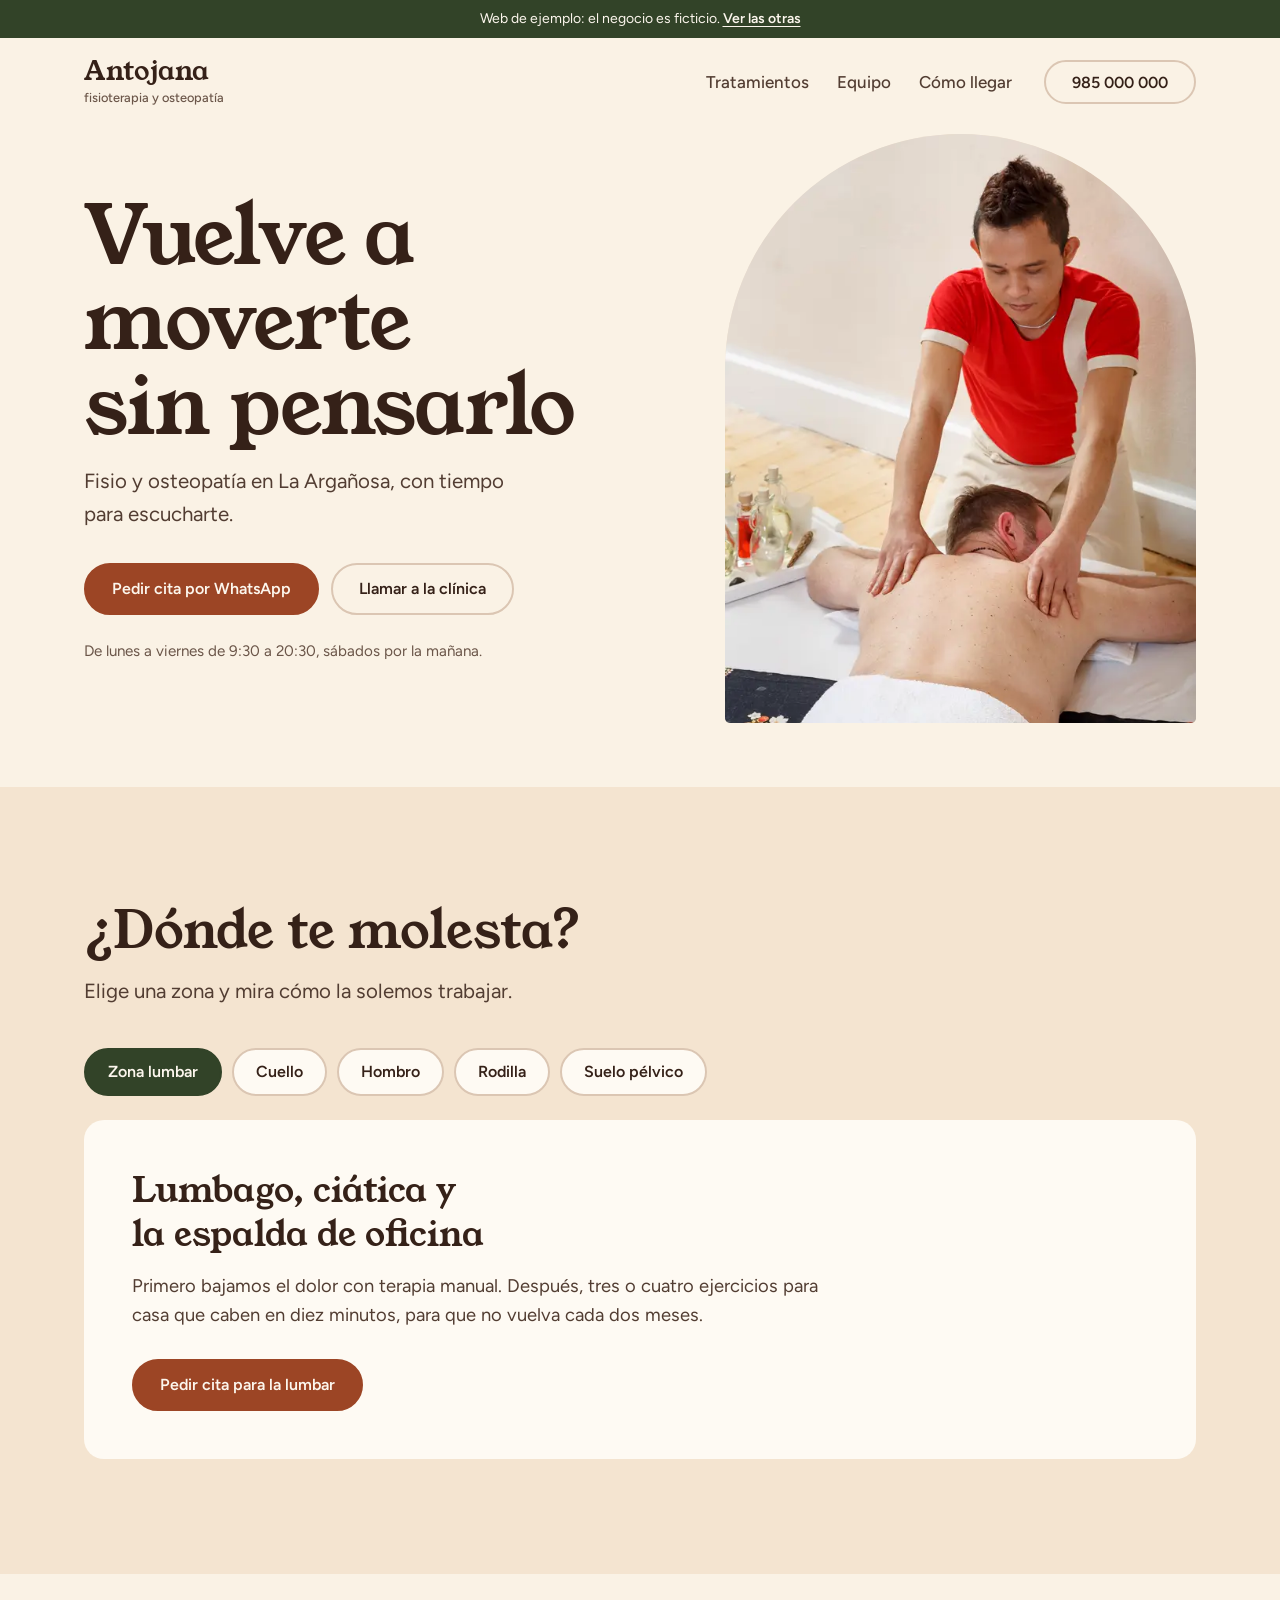
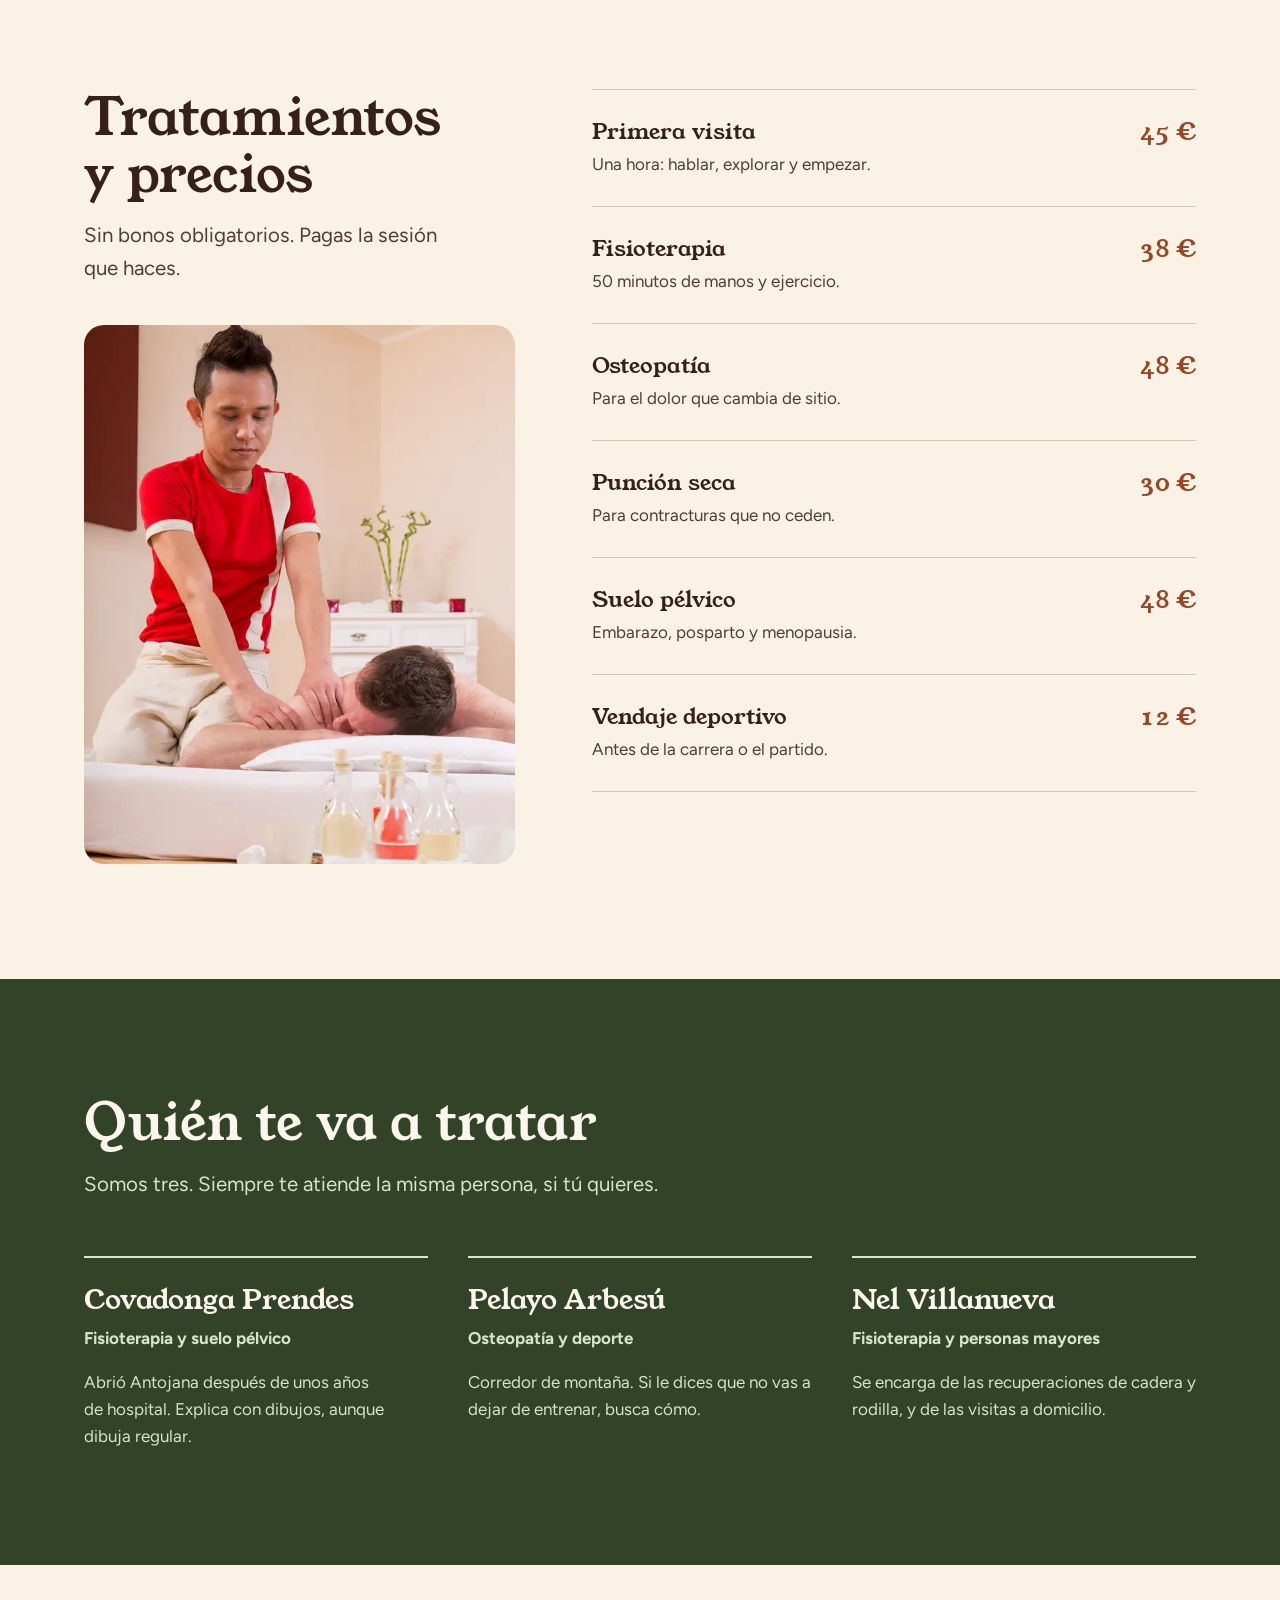
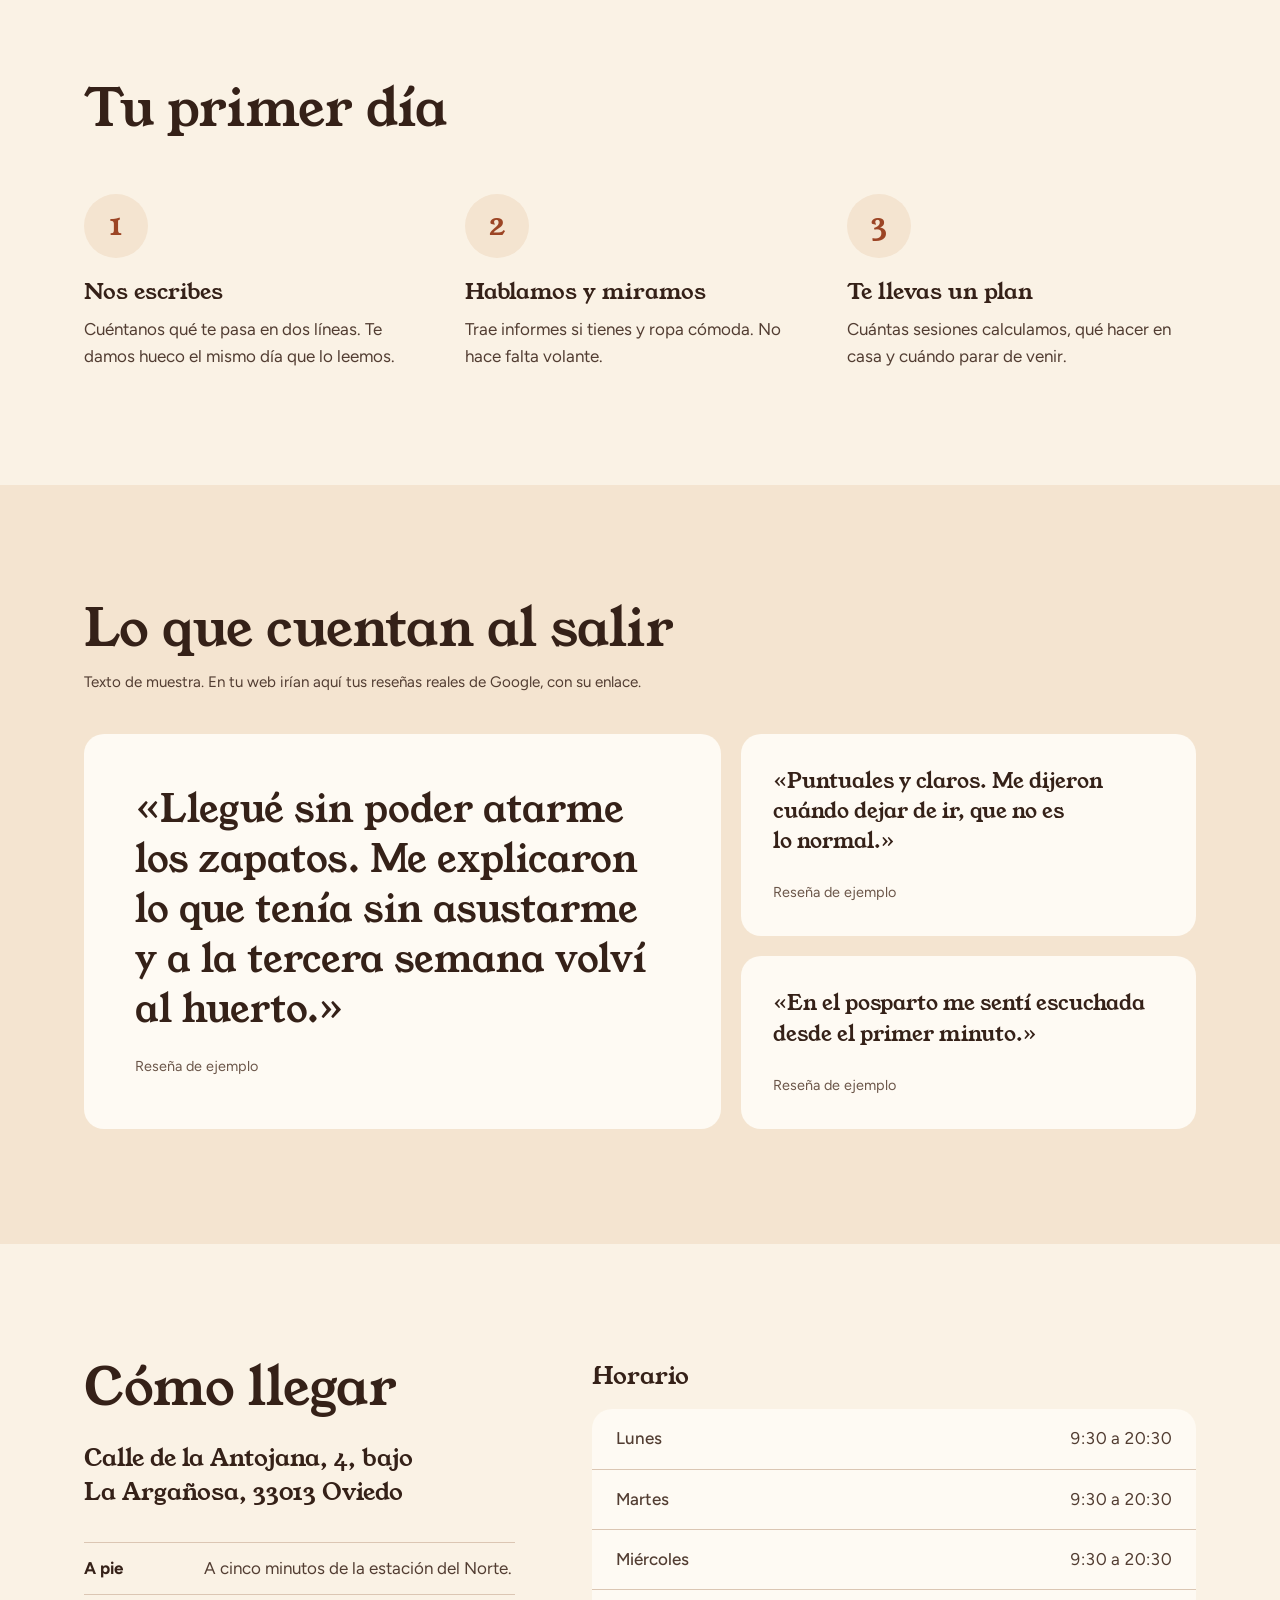
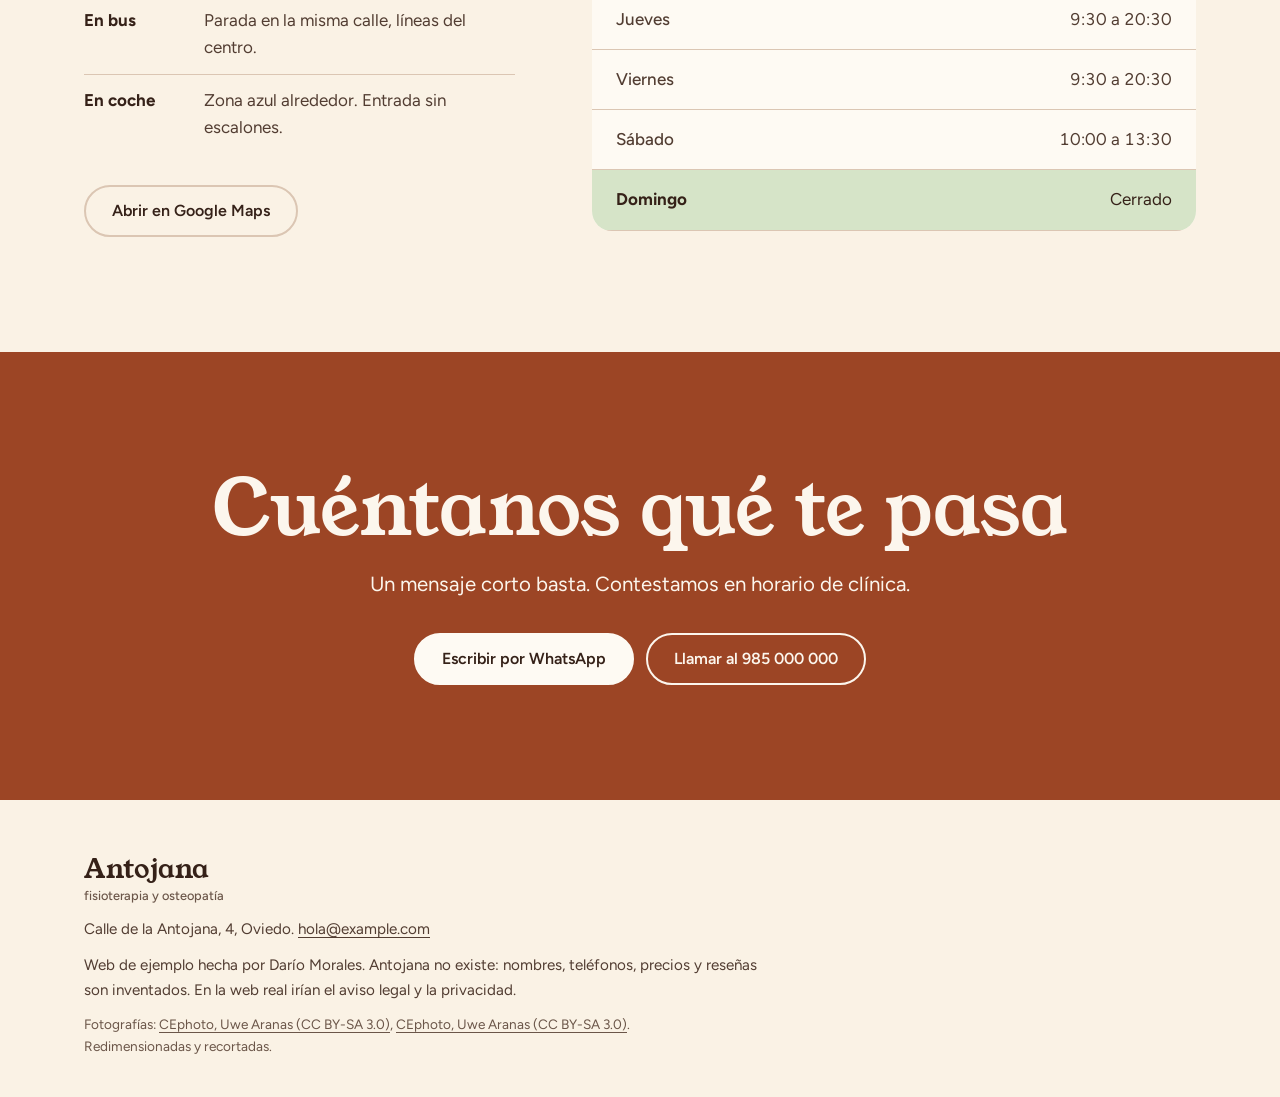
==== fisio/index.html @ d9ea1bb6 "Publicar webs de ejemplo" ====
<!doctype html>
<html lang="es">
<head>
  <meta charset="utf-8">
  <meta name="viewport" content="width=device-width, initial-scale=1">
  <title>Fisioterapia y osteopatía en La Argañosa, Oviedo | Antojana</title>
  <meta name="description" content="Fisioterapia y osteopatía en La Argañosa (Oviedo): espalda, cuello, rodilla, suelo pélvico y lesiones deportivas. Cita por WhatsApp o teléfono.">
  <!-- Negocio ficticio: fuera de buscadores a propósito. Quitar en la web de un cliente. -->
  <meta name="robots" content="noindex">
  <meta property="og:type" content="website">
  <meta property="og:locale" content="es_ES">
  <meta property="og:title" content="Antojana, fisioterapia y osteopatía en Oviedo">
  <meta property="og:description" content="Web de ejemplo de una clínica de fisioterapia (negocio ficticio).">
  <meta property="og:image" content="https://dariodmr14.github.io/webs-ejemplos/fisio/img/espalda-1000.webp">
  <meta name="theme-color" content="#f8f1e7">
  <link rel="icon" href="favicon.svg" type="image/svg+xml">
  <link rel="preload" href="fonts/youngserif-400.woff2" as="font" type="font/woff2" crossorigin>
  <link rel="preload" href="fonts/figtree-400_700.woff2" as="font" type="font/woff2" crossorigin>
  <link rel="stylesheet" href="styles.css">
  <script type="application/ld+json">
  {"@context":"https://schema.org","@type":"Physiotherapy","name":"Antojana Fisioterapia y Osteopatía (ejemplo ficticio)","telephone":"+34985000000","address":{"@type":"PostalAddress","streetAddress":"Calle de la Antojana, 4","addressLocality":"Oviedo","addressRegion":"Asturias","addressCountry":"ES"},"openingHours":["Mo-Fr 09:30-20:30","Sa 10:00-13:30"]}
  </script>
</head>
<body>
  <a class="skip" href="#contenido">Saltar al contenido</a>
  <p class="demo">Web de ejemplo: el negocio es ficticio. <a href="../index.html">Ver las otras</a></p>

  <header class="top">
    <div class="wrap top__in">
      <a class="brand" href="#contenido" aria-label="Antojana, inicio">Antojana<span>fisioterapia y osteopatía</span></a>
      <nav aria-label="Principal">
        <a href="#tratamientos">Tratamientos</a>
        <a href="#equipo">Equipo</a>
        <a href="#llegar">Cómo llegar</a>
      </nav>
      <a class="btn btn--line top__tel" href="tel:+34985000000">985 000 000</a>
    </div>
  </header>

  <main id="contenido">
    <section class="hero">
      <div class="wrap hero__in">
        <div class="hero__text">
          <h1>Vuelve a moverte sin pensarlo</h1>
          <p class="lead">Fisio y osteopatía en La Argañosa, con tiempo para escucharte.</p>
          <div class="actions">
            <a class="btn" href="https://wa.me/34600000000?text=Hola%2C%20quer%C3%ADa%20pedir%20cita%20en%20Antojana." rel="noopener">Pedir cita por WhatsApp</a>
            <a class="btn btn--line" href="tel:+34985000000">Llamar a la clínica</a>
          </div>
          <p class="open" data-open role="status">De lunes a viernes de 9:30 a 20:30, sábados por la mañana.</p>
        </div>
        <figure class="arch">
          <img src="img/espalda-1000.webp" srcset="img/espalda-600.webp 600w, img/espalda-1000.webp 1000w, img/espalda-1400.webp 1400w" sizes="(min-width: 60rem) 40vw, 90vw" width="1000" height="1294" alt="Manos de un terapeuta trabajando la espalda de un paciente tumbado" fetchpriority="high">
        </figure>
      </div>
    </section>

    <section class="zonas" aria-labelledby="zonas-t">
      <div class="wrap">
        <h2 id="zonas-t">¿Dónde te molesta?</h2>
        <p class="lead">Elige una zona y mira cómo la solemos trabajar.</p>
        <div class="chips" role="tablist" aria-label="Zona del cuerpo" hidden>
          <button type="button" role="tab" id="t-lumbar" aria-controls="z-lumbar" aria-selected="true">Zona lumbar</button>
          <button type="button" role="tab" id="t-cuello" aria-controls="z-cuello" aria-selected="false" tabindex="-1">Cuello</button>
          <button type="button" role="tab" id="t-hombro" aria-controls="z-hombro" aria-selected="false" tabindex="-1">Hombro</button>
          <button type="button" role="tab" id="t-rodilla" aria-controls="z-rodilla" aria-selected="false" tabindex="-1">Rodilla</button>
          <button type="button" role="tab" id="t-pelvis" aria-controls="z-pelvis" aria-selected="false" tabindex="-1">Suelo pélvico</button>
        </div>
        <div class="panels">
          <article class="panel" id="z-lumbar">
            <h3>Lumbago, ciática y la espalda de oficina</h3>
            <p>Primero bajamos el dolor con terapia manual. Después, tres o cuatro ejercicios para casa que caben en diez minutos, para que no vuelva cada dos meses.</p>
            <a class="btn" href="https://wa.me/34600000000?text=Hola%2C%20me%20duele%20la%20zona%20lumbar%20y%20quer%C3%ADa%20cita." rel="noopener">Pedir cita para la lumbar</a>
          </article>
          <article class="panel" id="z-cuello">
            <h3>Cervicales cargadas, dolor de cabeza y mandíbula</h3>
            <p>Valoramos cuello, hombros y mordida juntos. Muchas cefaleas que parecen de la vista vienen de aquí.</p>
            <a class="btn" href="https://wa.me/34600000000?text=Hola%2C%20tengo%20molestias%20en%20el%20cuello%20y%20quer%C3%ADa%20cita." rel="noopener">Pedir cita para el cuello</a>
          </article>
          <article class="panel" id="z-hombro">
            <h3>Cuando levantar el brazo ya se nota</h3>
            <p>Tendinopatías, hombro congelado o recuperación tras una operación. Vamos subiendo carga poco a poco y medimos cuánto recorrido ganas.</p>
            <a class="btn" href="https://wa.me/34600000000?text=Hola%2C%20me%20molesta%20el%20hombro%20y%20quer%C3%ADa%20cita." rel="noopener">Pedir cita para el hombro</a>
          </article>
          <article class="panel" id="z-rodilla">
            <h3>Rodillas de correr, de escaleras y de quirófano</h3>
            <p>Si sales a correr por el Naranco o vienes de una rotura de ligamento, preparamos la vuelta por fases y con fechas realistas.</p>
            <a class="btn" href="https://wa.me/34600000000?text=Hola%2C%20es%20la%20rodilla%2C%20quer%C3%ADa%20cita." rel="noopener">Pedir cita para la rodilla</a>
          </article>
          <article class="panel" id="z-pelvis">
            <h3>Embarazo, posparto y pérdidas</h3>
            <p>En una sala aparte y sin prisa. Te explicamos cada paso antes de hacerlo y tú decides hasta dónde.</p>
            <a class="btn" href="https://wa.me/34600000000?text=Hola%2C%20quer%C3%ADa%20una%20valoraci%C3%B3n%20de%20suelo%20p%C3%A9lvico." rel="noopener">Pedir valoración</a>
          </article>
        </div>
      </div>
    </section>

    <section class="tarifas" id="tratamientos" aria-labelledby="trat-t">
      <div class="wrap split">
        <div>
          <h2 id="trat-t">Tratamientos y precios</h2>
          <p class="lead">Sin bonos obligatorios. Pagas la sesión que haces.</p>
          <figure class="photo">
            <img src="img/sala-1000.webp" srcset="img/sala-600.webp 600w, img/sala-1000.webp 1000w, img/sala-1400.webp 1400w" sizes="(min-width: 60rem) 34vw, 90vw" width="1000" height="1336" alt="Sala de tratamiento luminosa con una camilla y un paciente recibiendo terapia manual" loading="lazy">
          </figure>
        </div>
        <ul class="prices">
          <li><h3>Primera visita</h3><p class="price">45 €</p><p>Una hora: hablar, explorar y empezar.</p></li>
          <li><h3>Fisioterapia</h3><p class="price">38 €</p><p>50 minutos de manos y ejercicio.</p></li>
          <li><h3>Osteopatía</h3><p class="price">48 €</p><p>Para el dolor que cambia de sitio.</p></li>
          <li><h3>Punción seca</h3><p class="price">30 €</p><p>Para contracturas que no ceden.</p></li>
          <li><h3>Suelo pélvico</h3><p class="price">48 €</p><p>Embarazo, posparto y menopausia.</p></li>
          <li><h3>Vendaje deportivo</h3><p class="price">12 €</p><p>Antes de la carrera o el partido.</p></li>
        </ul>
      </div>
    </section>

    <section class="equipo" id="equipo" aria-labelledby="eq-t">
      <div class="wrap">
        <h2 id="eq-t">Quién te va a tratar</h2>
        <p class="lead">Somos tres. Siempre te atiende la misma persona, si tú quieres.</p>
        <ul class="people">
          <li><h3>Covadonga Prendes</h3><p class="role">Fisioterapia y suelo pélvico</p><p>Abrió Antojana después de unos años de hospital. Explica con dibujos, aunque dibuja regular.</p></li>
          <li><h3>Pelayo Arbesú</h3><p class="role">Osteopatía y deporte</p><p>Corredor de montaña. Si le dices que no vas a dejar de entrenar, busca cómo.</p></li>
          <li><h3>Nel Villanueva</h3><p class="role">Fisioterapia y personas mayores</p><p>Se encarga de las recuperaciones de cadera y rodilla, y de las visitas a domicilio.</p></li>
        </ul>
      </div>
    </section>

    <section class="visita" aria-labelledby="vis-t">
      <div class="wrap">
        <h2 id="vis-t">Tu primer día</h2>
        <ol class="steps">
          <li><h3>Nos escribes</h3><p>Cuéntanos qué te pasa en dos líneas. Te damos hueco el mismo día que lo leemos.</p></li>
          <li><h3>Hablamos y miramos</h3><p>Trae informes si tienes y ropa cómoda. No hace falta volante.</p></li>
          <li><h3>Te llevas un plan</h3><p>Cuántas sesiones calculamos, qué hacer en casa y cuándo parar de venir.</p></li>
        </ol>
      </div>
    </section>

    <section class="resenas" aria-labelledby="res-t">
      <div class="wrap">
        <h2 id="res-t">Lo que cuentan al salir</h2>
        <p class="muestra">Texto de muestra. En tu web irían aquí tus reseñas reales de Google, con su enlace.</p>
        <div class="quotes">
          <blockquote class="quote quote--big"><p>«Llegué sin poder atarme los zapatos. Me explicaron lo que tenía sin asustarme y a la tercera semana volví al huerto.»</p><footer>Reseña de ejemplo</footer></blockquote>
          <blockquote class="quote"><p>«Puntuales y claros. Me dijeron cuándo dejar de ir, que no es lo normal.»</p><footer>Reseña de ejemplo</footer></blockquote>
          <blockquote class="quote"><p>«En el posparto me sentí escuchada desde el primer minuto.»</p><footer>Reseña de ejemplo</footer></blockquote>
        </div>
      </div>
    </section>

    <section class="llegar" id="llegar" aria-labelledby="lle-t">
      <div class="wrap split">
        <div>
          <h2 id="lle-t">Cómo llegar</h2>
          <address>Calle de la Antojana, 4, bajo<br>La Argañosa, 33013 Oviedo</address>
          <dl class="ways">
            <div><dt>A pie</dt><dd>A cinco minutos de la estación del Norte.</dd></div>
            <div><dt>En bus</dt><dd>Parada en la misma calle, líneas del centro.</dd></div>
            <div><dt>En coche</dt><dd>Zona azul alrededor. Entrada sin escalones.</dd></div>
          </dl>
          <a class="btn btn--line" href="https://www.google.com/maps/search/?api=1&amp;query=La+Arga%C3%B1osa%2C+Oviedo" rel="noopener">Abrir en Google Maps</a>
        </div>
        <table class="hours">
          <caption>Horario</caption>
          <tbody>
            <tr data-day="1"><th scope="row">Lunes</th><td>9:30 a 20:30</td></tr>
            <tr data-day="2"><th scope="row">Martes</th><td>9:30 a 20:30</td></tr>
            <tr data-day="3"><th scope="row">Miércoles</th><td>9:30 a 20:30</td></tr>
            <tr data-day="4"><th scope="row">Jueves</th><td>9:30 a 20:30</td></tr>
            <tr data-day="5"><th scope="row">Viernes</th><td>9:30 a 20:30</td></tr>
            <tr data-day="6"><th scope="row">Sábado</th><td>10:00 a 13:30</td></tr>
            <tr data-day="0"><th scope="row">Domingo</th><td>Cerrado</td></tr>
          </tbody>
        </table>
      </div>
    </section>

    <section class="cierre" aria-labelledby="cie-t">
      <div class="wrap">
        <h2 id="cie-t">Cuéntanos qué te pasa</h2>
        <p class="lead">Un mensaje corto basta. Contestamos en horario de clínica.</p>
        <div class="actions">
          <a class="btn btn--light" href="https://wa.me/34600000000?text=Hola%2C%20quer%C3%ADa%20pedir%20cita%20en%20Antojana." rel="noopener">Escribir por WhatsApp</a>
          <a class="btn btn--ghost" href="tel:+34985000000">Llamar al 985 000 000</a>
        </div>
      </div>
    </section>
  </main>

  <footer class="foot">
    <div class="wrap">
      <p class="brand">Antojana<span>fisioterapia y osteopatía</span></p>
      <p>Calle de la Antojana, 4, Oviedo. <a href="mailto:hola@example.com">hola@example.com</a></p>
      <p>Web de ejemplo hecha por Darío Morales. Antojana no existe: nombres, teléfonos, precios y reseñas son inventados. En la web real irían el aviso legal y la privacidad.</p>
      <p class="credits" data-credits>Fotografías: <a href="https://commons.wikimedia.org/wiki/File:Ostentrop_Germany_Chanchai-Thaimassage-10.jpg">CEphoto, Uwe Aranas (CC BY-SA 3.0)</a>, <a href="https://commons.wikimedia.org/wiki/File:Ostentrop_Germany_Chanchai-Thaimassage-05.jpg">CEphoto, Uwe Aranas (CC BY-SA 3.0)</a>. Redimensionadas y recortadas.</p>
    </div>
  </footer>

  <div class="bar">
    <a class="btn" href="https://wa.me/34600000000?text=Hola%2C%20quer%C3%ADa%20pedir%20cita%20en%20Antojana." rel="noopener">WhatsApp</a>
    <a class="btn btn--line" href="tel:+34985000000">Llamar</a>
  </div>

  <script src="main.js" defer></script>
</body>
</html>
---- fisio/styles.css ----
/* Hallmark · custom · genre: editorial · Antojana (fisio) · warm cream, terracotta, moss · Young Serif + Figtree · hero: stage with arched photo · signature: body-zone switcher */
@font-face { font-family: "Young Serif"; src: url("fonts/youngserif-400.woff2") format("woff2"); font-weight: 400; font-display: swap; }
@font-face { font-family: "Figtree"; src: url("fonts/figtree-400_700.woff2") format("woff2"); font-weight: 400 700; font-display: swap; }

:root {
  --color-paper: oklch(96.4% 0.019 78);
  --color-paper-2: oklch(92.6% 0.032 72);
  --color-card: oklch(98.6% 0.010 80);
  --color-ink: oklch(27% 0.035 45);
  --color-ink-2: oklch(38% 0.035 48);
  --color-muted: oklch(47% 0.035 52);
  --color-rule: oklch(84% 0.035 65);
  --color-accent: oklch(50% 0.125 40);
  --color-accent-hover: oklch(43% 0.115 38);
  --color-accent-ink: oklch(97.5% 0.014 80);
  --color-moss: oklch(36% 0.050 135);
  --color-moss-soft: oklch(90% 0.040 128);
  --color-focus: oklch(50% 0.17 40);
  --font-display: "Young Serif", Georgia, serif;
  --font-body: "Figtree", system-ui, sans-serif;
  --radius-card: 20px;
  --radius-pill: 999px;
  --wrap: 1240px;
  --gutter: clamp(20px, 5vw, 64px);
  --section: clamp(64px, 9vw, 136px);
  --ease-out: cubic-bezier(0.22, 1, 0.36, 1);
}

*, *::before, *::after { box-sizing: border-box; }
html, body { overflow-x: clip; }
html { scroll-behavior: smooth; scroll-padding-top: 24px; -webkit-text-size-adjust: 100%; }
body { margin: 0; background: var(--color-paper); color: var(--color-ink-2); font: 400 1.0625rem/1.6 var(--font-body); }
img { display: block; max-width: 100%; height: auto; }
h1, h2, h3 { font-family: var(--font-display); font-weight: 400; color: var(--color-ink); text-wrap: balance; overflow-wrap: break-word; margin: 0; }
h1 { font-size: clamp(2.6rem, 6.4vw, 5.4rem); line-height: 1.04; letter-spacing: -0.015em; }
h2 { font-size: clamp(2rem, 4.2vw, 3.25rem); line-height: 1.1; }
h3 { font-size: 1.4rem; line-height: 1.25; }
p { margin: 0; text-wrap: pretty; }
a { color: inherit; text-underline-offset: 3px; }
a:focus-visible, button:focus-visible, [tabindex]:focus-visible { outline: 3px solid var(--color-focus); outline-offset: 3px; }
::selection { background: var(--color-moss-soft); }
.wrap { max-width: var(--wrap); margin-inline: auto; padding-inline: var(--gutter); }
.lead { font-size: clamp(1.1rem, 1.6vw, 1.3rem); margin-top: 16px; max-width: 46ch; }
.demo a:focus-visible { outline-color: var(--color-accent-ink); }
.skip { position: absolute; left: 8px; top: 8px; transform: translateY(-200%); z-index: 600; background: var(--color-card); padding: 8px 16px; }
.skip:focus { transform: none; }

.demo { text-align: center; font-size: 0.875rem; padding: 8px 16px; background: var(--color-moss); color: var(--color-accent-ink); }
.demo a { font-weight: 600; }

.btn { display: inline-flex; align-items: center; justify-content: center; min-height: 52px; padding: 0 26px; border: 2px solid var(--color-accent); border-radius: var(--radius-pill); background: var(--color-accent); color: var(--color-accent-ink); font: 600 1rem/1.2 var(--font-body); text-decoration: none; text-align: center; cursor: pointer; transition: background-color 200ms var(--ease-out), transform 120ms var(--ease-out); }
.btn:hover { background: var(--color-accent-hover); border-color: var(--color-accent-hover); }
.btn:active { transform: scale(0.98); }
.btn--line { background: transparent; color: var(--color-ink); border-color: var(--color-rule); }
.btn--line:hover { background: var(--color-paper-2); border-color: var(--color-muted); }
.actions { display: flex; flex-wrap: wrap; gap: 12px; margin-top: 32px; }

.top__in { display: flex; align-items: center; gap: 32px; min-height: 88px; }
.brand { font: 400 1.7rem/1 var(--font-display); color: var(--color-ink); text-decoration: none; margin: 0; }
.brand span { display: block; font: 500 0.8rem/1.4 var(--font-body); color: var(--color-muted); margin-top: 4px; }
.top nav { margin-left: auto; display: flex; gap: 28px; }
.top nav a { text-decoration: none; font-weight: 500; padding: 10px 0; }
.top nav a:hover { text-decoration: underline; }
.top__tel { min-height: 44px; }

.hero__in { display: grid; grid-template-columns: minmax(0, 6fr) minmax(0, 5fr); gap: clamp(32px, 6vw, 96px); align-items: center; padding-block: 8px clamp(40px, 5vw, 72px); }
.open { margin-top: 24px; color: var(--color-muted); font-size: 0.95rem; }
.arch { margin: 0; justify-self: end; width: min(100%, 480px); aspect-ratio: 4 / 5; max-height: calc(100svh - 160px); min-height: 380px; border-radius: 999px 999px var(--radius-card) var(--radius-card); overflow: hidden; background: var(--color-paper-2); }
.arch img, .photo img { width: 100%; height: 100%; object-fit: cover; }
.arch img { object-position: 50% 55%; }

.zonas { background: var(--color-paper-2); padding-block: var(--section); }
.chips { display: flex; flex-wrap: wrap; gap: 10px; margin-top: 40px; }
.chips[hidden] { display: none; }
.chips button { min-height: 48px; padding: 0 22px; border-radius: var(--radius-pill); border: 2px solid var(--color-rule); background: var(--color-card); color: var(--color-ink); font: 600 1rem var(--font-body); cursor: pointer; transition: background-color 180ms var(--ease-out); }
.chips button:hover { border-color: var(--color-accent); }
.chips button[aria-selected="true"] { background: var(--color-moss); border-color: var(--color-moss); color: var(--color-accent-ink); }
.panels { display: grid; gap: 16px; margin-top: 24px; }
.panel { background: var(--color-card); border-radius: var(--radius-card); padding: clamp(24px, 4vw, 48px); }
.panel h3 { font-size: clamp(1.5rem, 2.8vw, 2.2rem); max-width: 26ch; }
.panel p { margin-top: 16px; max-width: 58ch; font-size: 1.15rem; }
.panel .btn { margin-top: 28px; }
.js .panel { animation: settle 320ms var(--ease-out); }
.panel[hidden] { display: none; }
@keyframes settle { from { opacity: 0; transform: translateY(8px); } }

.split { display: grid; grid-template-columns: minmax(0, 5fr) minmax(0, 7fr); gap: clamp(32px, 6vw, 96px); align-items: start; }
.tarifas { padding-block: var(--section); }
.photo { margin: 40px 0 0; aspect-ratio: 4 / 5; border-radius: var(--radius-card); overflow: hidden; background: var(--color-paper-2); }
.prices { list-style: none; margin: 0; padding: 0; }
.prices li { display: grid; grid-template-columns: minmax(0, 1fr) auto; gap: 4px 24px; padding-block: 28px; border-top: 1px solid var(--color-rule); }
.prices li:last-child { border-bottom: 1px solid var(--color-rule); }
.prices li > p:last-child { grid-column: 1 / -1; }
.price { font: 400 1.5rem/1.2 var(--font-display); color: var(--color-accent); font-variant-numeric: tabular-nums; }

.equipo { padding-block: var(--section); background: var(--color-moss); color: var(--color-moss-soft); }
.equipo h2, .equipo h3 { color: var(--color-accent-ink); }
.people { list-style: none; padding: 0; margin: 56px 0 0; display: grid; grid-template-columns: repeat(3, minmax(0, 1fr)); gap: 40px; }
.people li { border-top: 2px solid var(--color-moss-soft); padding-top: 24px; }
.people h3 { font-size: 1.75rem; }
.role { font-weight: 700; margin: 8px 0 16px; }

.visita { padding-block: var(--section); }
.steps { list-style: none; counter-reset: paso; padding: 0; margin: 56px 0 0; display: grid; grid-template-columns: repeat(3, minmax(0, 1fr)); gap: 32px; }
.steps li { counter-increment: paso; }
.steps li::before { content: counter(paso); display: grid; place-items: center; width: 64px; height: 64px; margin-bottom: 20px; border-radius: 50%; background: var(--color-paper-2); color: var(--color-accent); font: 400 1.9rem/1 var(--font-display); }
.steps p { margin-top: 10px; }

.resenas { padding-block: var(--section); background: var(--color-paper-2); }
.muestra { margin-top: 12px; font-size: 0.95rem; color: var(--color-ink-2); }
.quotes { display: grid; grid-template-columns: minmax(0, 7fr) minmax(0, 5fr); gap: 20px; margin-top: 40px; }
.quote { margin: 0; padding: 32px; background: var(--color-card); border-radius: var(--radius-card); display: flex; flex-direction: column; justify-content: space-between; gap: 20px; }
.quote p { font: 400 1.3rem/1.45 var(--font-display); color: var(--color-ink); }
.quote--big { grid-row: span 2; padding: clamp(28px, 4vw, 56px); }
.quote--big p { font-size: clamp(1.6rem, 3vw, 2.5rem); line-height: 1.3; }
.quote footer { font-size: 0.9rem; color: var(--color-muted); }

.llegar { padding-block: var(--section); }
address { font: 400 1.5rem/1.45 var(--font-display); color: var(--color-ink); margin-top: 24px; }
.ways { margin: 32px 0; }
.ways div { display: grid; grid-template-columns: 6.5rem minmax(0, 1fr); gap: 16px; padding-block: 12px; border-top: 1px solid var(--color-rule); }
.ways dt { font-weight: 700; color: var(--color-ink); }
.ways dd { margin: 0; }
.hours { width: 100%; border-collapse: collapse; background: var(--color-card); border-radius: var(--radius-card); overflow: hidden; font-variant-numeric: tabular-nums; }
.hours caption { text-align: left; font: 400 1.5rem var(--font-display); color: var(--color-ink); padding-bottom: 16px; }
.hours th, .hours td { padding: 16px 24px; text-align: left; border-bottom: 1px solid var(--color-rule); }
.hours td { text-align: right; }
.hours th { font-weight: 500; }
.hours tr.today { background: var(--color-moss-soft); color: var(--color-ink); }
.hours tr.today th { font-weight: 700; }

.cierre { background: var(--color-accent); color: var(--color-accent-ink); padding-block: var(--section); text-align: center; }
.cierre h2 { color: var(--color-accent-ink); font-size: clamp(2.4rem, 6vw, 4.8rem); }
.cierre .lead { margin-inline: auto; }
.cierre .actions { justify-content: center; }
.cierre a:focus-visible { outline-color: var(--color-accent-ink); }
.btn--light { background: var(--color-card); border-color: var(--color-card); color: var(--color-ink); }
.btn--light:hover { background: var(--color-paper-2); border-color: var(--color-paper-2); }
.btn--ghost { background: transparent; border-color: var(--color-accent-ink); }
.btn--ghost:hover { background: var(--color-accent-hover); border-color: var(--color-accent-ink); }

.foot { padding-block: 56px 40px; font-size: 0.95rem; }
.foot p + p { margin-top: 12px; max-width: 70ch; }
.credits { color: var(--color-muted); font-size: 0.85rem; }

.bar { display: none; }

@media (max-width: 60rem) {
  .top__in { min-height: 76px; justify-content: space-between; }
  .top nav, .top__tel { display: none; }
  .hero__in, .split { grid-template-columns: minmax(0, 1fr); }
  .hero__in { gap: 40px; }
  .arch { justify-self: center; max-height: none; min-height: 0; }
  .people, .steps, .quotes { grid-template-columns: minmax(0, 1fr); }
  .quote--big { grid-row: auto; }
  .photo { aspect-ratio: 4 / 3; }
  .bar { display: grid; grid-template-columns: 1fr 1fr; gap: 8px; position: fixed; inset: auto 0 0 0; z-index: 300; padding: 10px 12px calc(10px + env(safe-area-inset-bottom)); background: var(--color-card); border-top: 1px solid var(--color-rule); }
  .foot { padding-bottom: 120px; }
}
@media (prefers-reduced-motion: reduce) {
  html { scroll-behavior: auto; }
  .js .panel { animation: none; }
  .btn, .chips button { transition: none; }
}
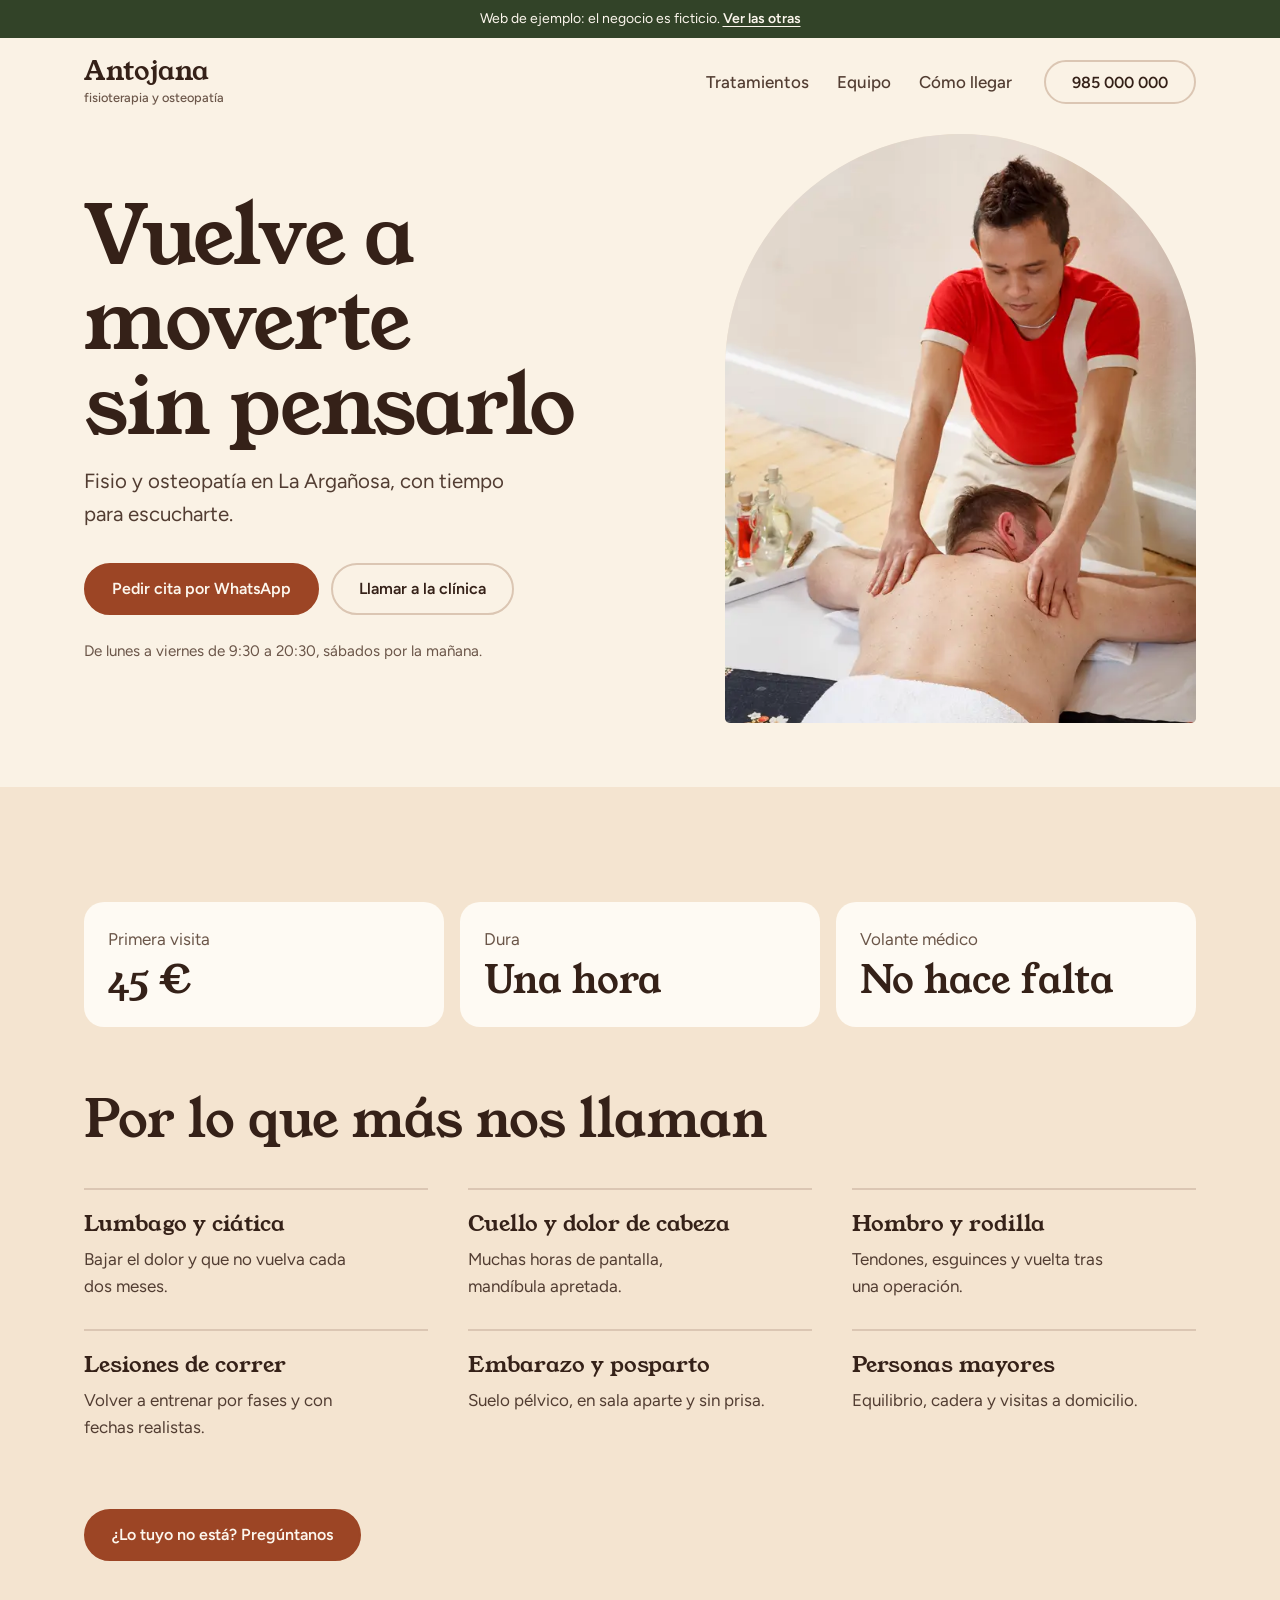
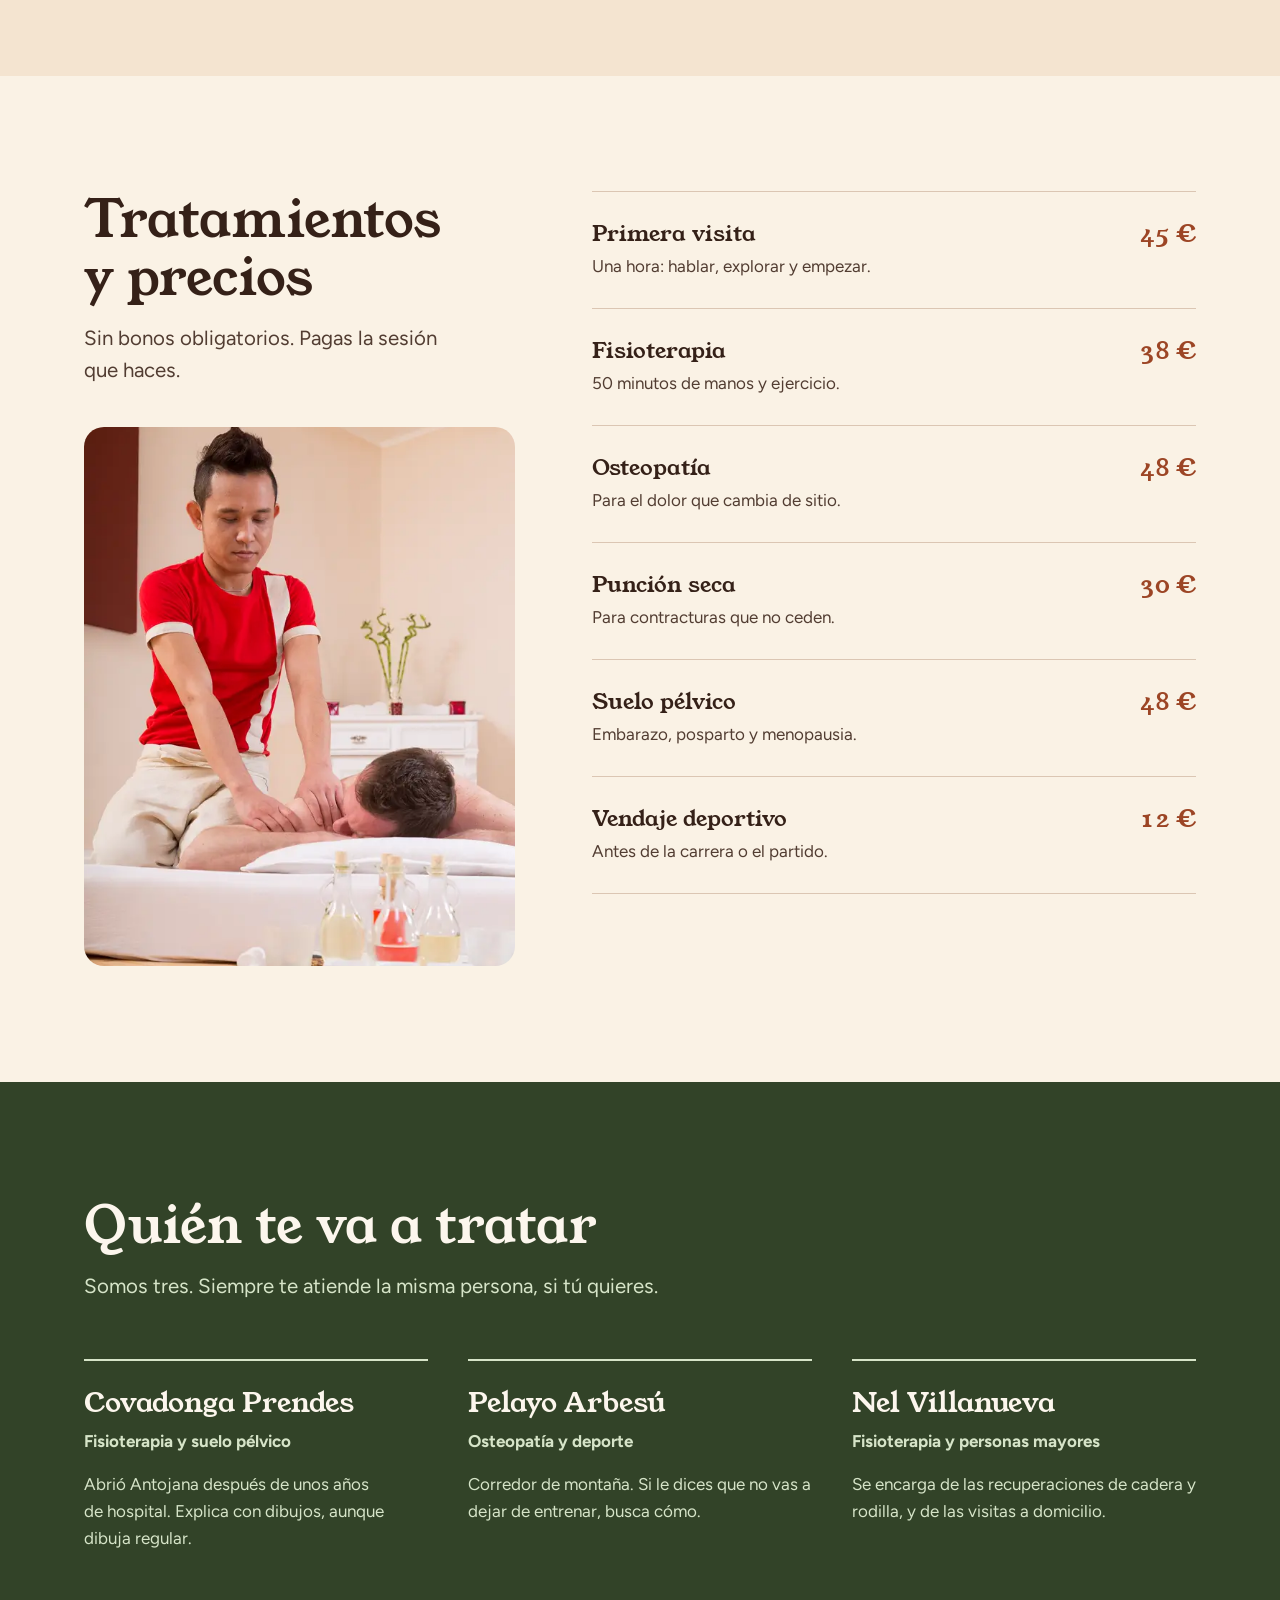
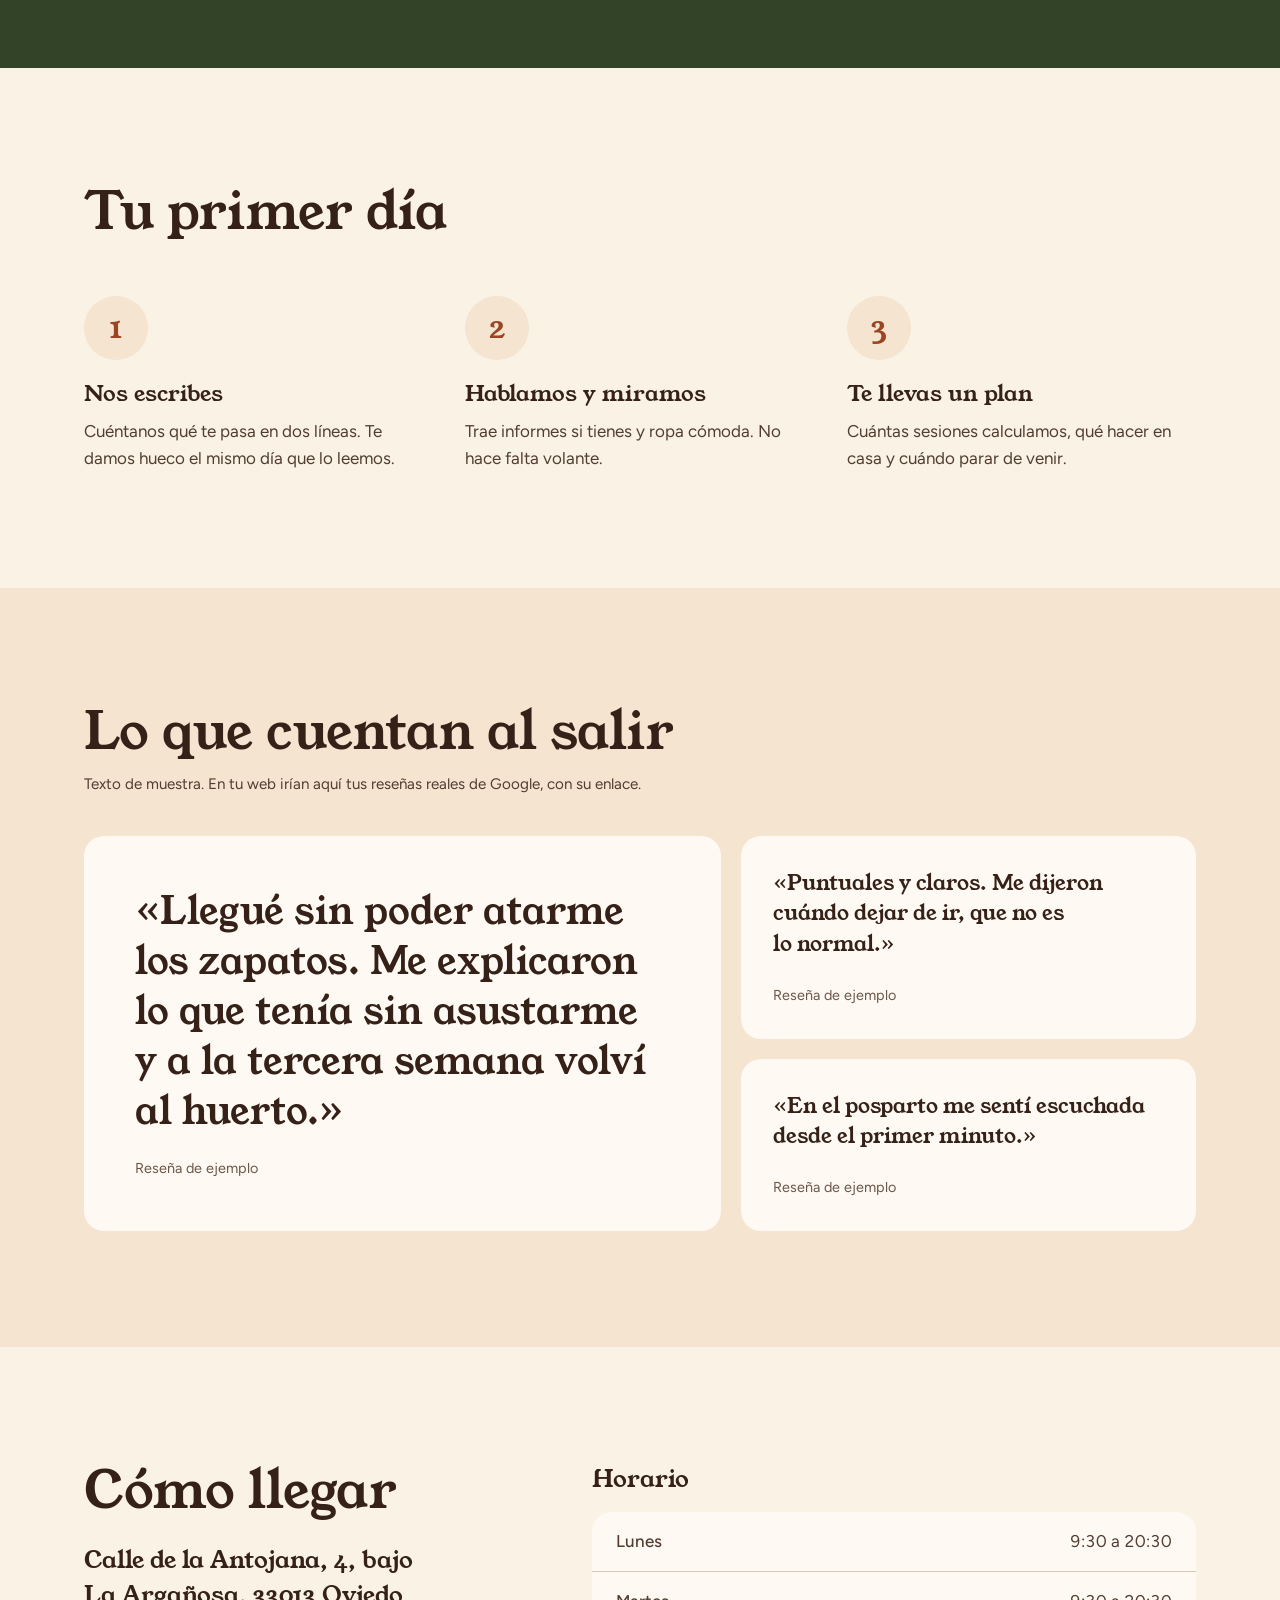
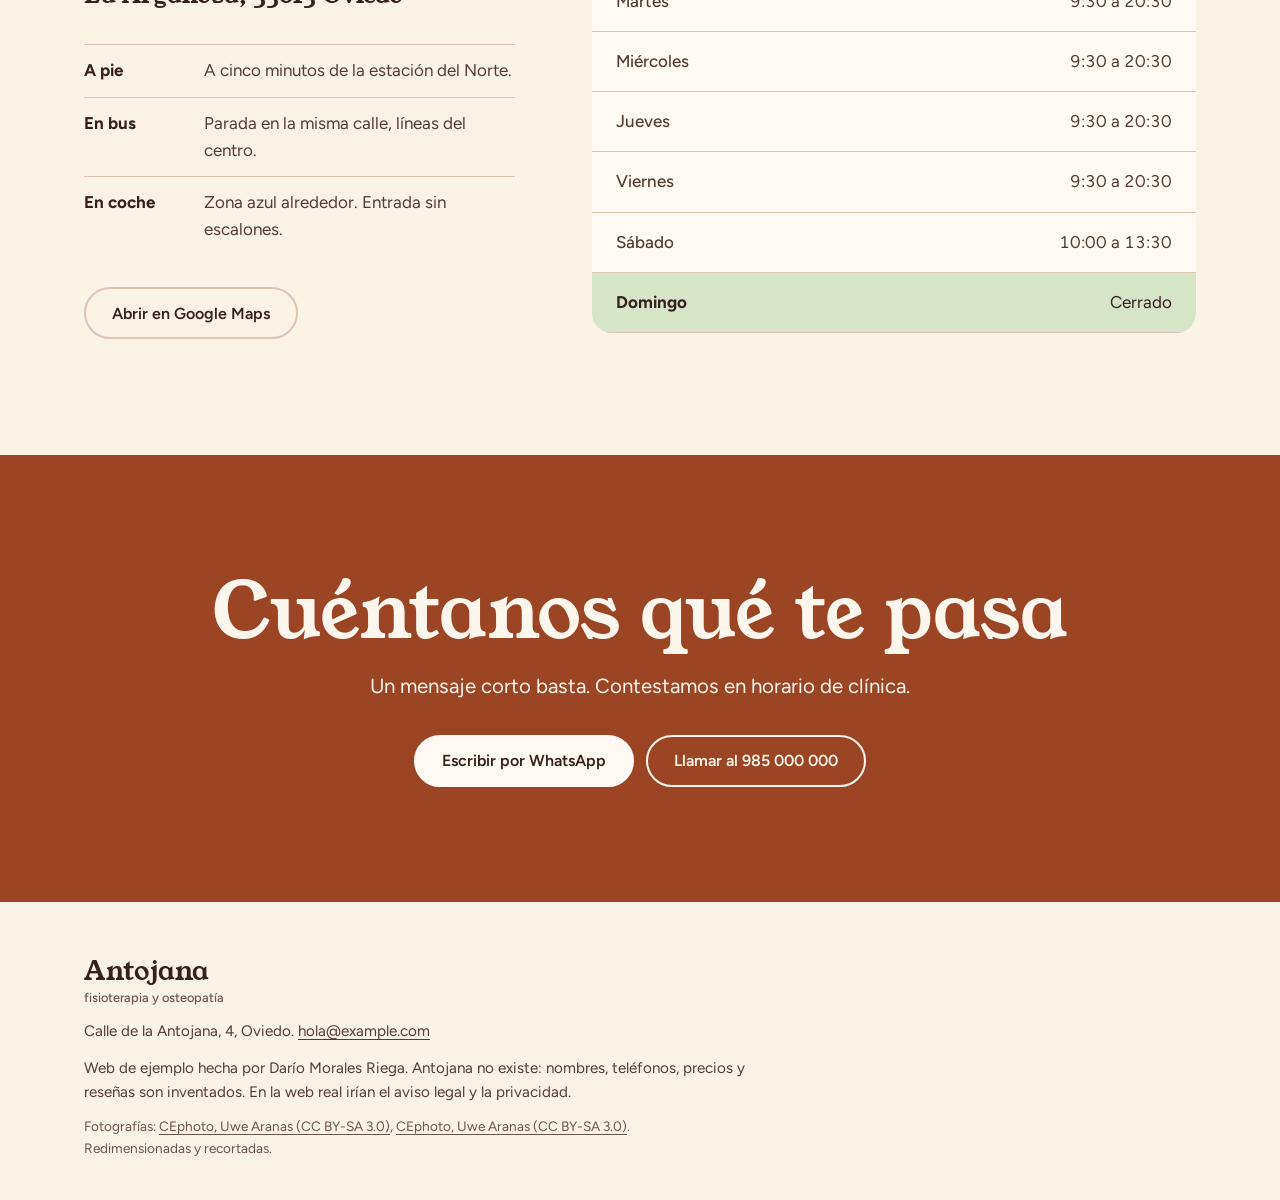
==== commit 427fe41b: "Publicar webs de ejemplo" ====
--- a/fisio/index.html
+++ b/fisio/index.html
@@ -57,42 +57,21 @@
 
     <section class="zonas" aria-labelledby="zonas-t">
       <div class="wrap">
-        <h2 id="zonas-t">¿Dónde te molesta?</h2>
-        <p class="lead">Elige una zona y mira cómo la solemos trabajar.</p>
-        <div class="chips" role="tablist" aria-label="Zona del cuerpo" hidden>
-          <button type="button" role="tab" id="t-lumbar" aria-controls="z-lumbar" aria-selected="true">Zona lumbar</button>
-          <button type="button" role="tab" id="t-cuello" aria-controls="z-cuello" aria-selected="false" tabindex="-1">Cuello</button>
-          <button type="button" role="tab" id="t-hombro" aria-controls="z-hombro" aria-selected="false" tabindex="-1">Hombro</button>
-          <button type="button" role="tab" id="t-rodilla" aria-controls="z-rodilla" aria-selected="false" tabindex="-1">Rodilla</button>
-          <button type="button" role="tab" id="t-pelvis" aria-controls="z-pelvis" aria-selected="false" tabindex="-1">Suelo pélvico</button>
-        </div>
-        <div class="panels">
-          <article class="panel" id="z-lumbar">
-            <h3>Lumbago, ciática y la espalda de oficina</h3>
-            <p>Primero bajamos el dolor con terapia manual. Después, tres o cuatro ejercicios para casa que caben en diez minutos, para que no vuelva cada dos meses.</p>
-            <a class="btn" href="https://wa.me/34600000000?text=Hola%2C%20me%20duele%20la%20zona%20lumbar%20y%20quer%C3%ADa%20cita." rel="noopener">Pedir cita para la lumbar</a>
-          </article>
-          <article class="panel" id="z-cuello">
-            <h3>Cervicales cargadas, dolor de cabeza y mandíbula</h3>
-            <p>Valoramos cuello, hombros y mordida juntos. Muchas cefaleas que parecen de la vista vienen de aquí.</p>
-            <a class="btn" href="https://wa.me/34600000000?text=Hola%2C%20tengo%20molestias%20en%20el%20cuello%20y%20quer%C3%ADa%20cita." rel="noopener">Pedir cita para el cuello</a>
-          </article>
-          <article class="panel" id="z-hombro">
-            <h3>Cuando levantar el brazo ya se nota</h3>
-            <p>Tendinopatías, hombro congelado o recuperación tras una operación. Vamos subiendo carga poco a poco y medimos cuánto recorrido ganas.</p>
-            <a class="btn" href="https://wa.me/34600000000?text=Hola%2C%20me%20molesta%20el%20hombro%20y%20quer%C3%ADa%20cita." rel="noopener">Pedir cita para el hombro</a>
-          </article>
-          <article class="panel" id="z-rodilla">
-            <h3>Rodillas de correr, de escaleras y de quirófano</h3>
-            <p>Si sales a correr por el Naranco o vienes de una rotura de ligamento, preparamos la vuelta por fases y con fechas realistas.</p>
-            <a class="btn" href="https://wa.me/34600000000?text=Hola%2C%20es%20la%20rodilla%2C%20quer%C3%ADa%20cita." rel="noopener">Pedir cita para la rodilla</a>
-          </article>
-          <article class="panel" id="z-pelvis">
-            <h3>Embarazo, posparto y pérdidas</h3>
-            <p>En una sala aparte y sin prisa. Te explicamos cada paso antes de hacerlo y tú decides hasta dónde.</p>
-            <a class="btn" href="https://wa.me/34600000000?text=Hola%2C%20quer%C3%ADa%20una%20valoraci%C3%B3n%20de%20suelo%20p%C3%A9lvico." rel="noopener">Pedir valoración</a>
-          </article>
-        </div>
+        <dl class="datos">
+          <div><dt>Primera visita</dt><dd>45 €</dd></div>
+          <div><dt>Dura</dt><dd>Una hora</dd></div>
+          <div><dt>Volante médico</dt><dd>No hace falta</dd></div>
+        </dl>
+        <h2 id="zonas-t">Por lo que más nos llaman</h2>
+        <ul class="motivos">
+          <li><h3>Lumbago y ciática</h3><p>Bajar el dolor y que no vuelva cada dos meses.</p></li>
+          <li><h3>Cuello y dolor de cabeza</h3><p>Muchas horas de pantalla, mandíbula apretada.</p></li>
+          <li><h3>Hombro y rodilla</h3><p>Tendones, esguinces y vuelta tras una operación.</p></li>
+          <li><h3>Lesiones de correr</h3><p>Volver a entrenar por fases y con fechas realistas.</p></li>
+          <li><h3>Embarazo y posparto</h3><p>Suelo pélvico, en sala aparte y sin prisa.</p></li>
+          <li><h3>Personas mayores</h3><p>Equilibrio, cadera y visitas a domicilio.</p></li>
+        </ul>
+        <a class="btn" href="https://wa.me/34600000000?text=Hola%2C%20quer%C3%ADa%20saber%20si%20pod%C3%A9is%20tratar%20lo%20m%C3%ADo." rel="noopener">¿Lo tuyo no está? Pregúntanos</a>
       </div>
     </section>
 
@@ -194,7 +173,7 @@
     <div class="wrap">
       <p class="brand">Antojana<span>fisioterapia y osteopatía</span></p>
       <p>Calle de la Antojana, 4, Oviedo. <a href="mailto:hola@example.com">hola@example.com</a></p>
-      <p>Web de ejemplo hecha por Darío Morales. Antojana no existe: nombres, teléfonos, precios y reseñas son inventados. En la web real irían el aviso legal y la privacidad.</p>
+      <p>Web de ejemplo hecha por Darío Morales Riega. Antojana no existe: nombres, teléfonos, precios y reseñas son inventados. En la web real irían el aviso legal y la privacidad.</p>
       <p class="credits" data-credits>Fotografías: <a href="https://commons.wikimedia.org/wiki/File:Ostentrop_Germany_Chanchai-Thaimassage-10.jpg">CEphoto, Uwe Aranas (CC BY-SA 3.0)</a>, <a href="https://commons.wikimedia.org/wiki/File:Ostentrop_Germany_Chanchai-Thaimassage-05.jpg">CEphoto, Uwe Aranas (CC BY-SA 3.0)</a>. Redimensionadas y recortadas.</p>
     </div>
   </footer>
--- a/fisio/styles.css
+++ b/fisio/styles.css
@@ -1,4 +1,4 @@
-/* Hallmark · custom · genre: editorial · Antojana (fisio) · warm cream, terracotta, moss · Young Serif + Figtree · hero: stage with arched photo · signature: body-zone switcher */
+/* Hallmark · custom · genre: editorial · Antojana (fisio) · warm cream, terracotta, moss · Young Serif + Figtree · hero: stage with arched photo · signature: arched photo and warm bands */
 @font-face { font-family: "Young Serif"; src: url("fonts/youngserif-400.woff2") format("woff2"); font-weight: 400; font-display: swap; }
 @font-face { font-family: "Figtree"; src: url("fonts/figtree-400_700.woff2") format("woff2"); font-weight: 400 700; font-display: swap; }
 
@@ -26,6 +26,7 @@
   --ease-out: cubic-bezier(0.22, 1, 0.36, 1);
 }
 
+@view-transition { navigation: auto; }
 *, *::before, *::after { box-sizing: border-box; }
 html, body { overflow-x: clip; }
 html { scroll-behavior: smooth; scroll-padding-top: 24px; -webkit-text-size-adjust: 100%; }
@@ -70,19 +71,13 @@
 .arch img { object-position: 50% 55%; }
 
 .zonas { background: var(--color-paper-2); padding-block: var(--section); }
-.chips { display: flex; flex-wrap: wrap; gap: 10px; margin-top: 40px; }
-.chips[hidden] { display: none; }
-.chips button { min-height: 48px; padding: 0 22px; border-radius: var(--radius-pill); border: 2px solid var(--color-rule); background: var(--color-card); color: var(--color-ink); font: 600 1rem var(--font-body); cursor: pointer; transition: background-color 180ms var(--ease-out); }
-.chips button:hover { border-color: var(--color-accent); }
-.chips button[aria-selected="true"] { background: var(--color-moss); border-color: var(--color-moss); color: var(--color-accent-ink); }
-.panels { display: grid; gap: 16px; margin-top: 24px; }
-.panel { background: var(--color-card); border-radius: var(--radius-card); padding: clamp(24px, 4vw, 48px); }
-.panel h3 { font-size: clamp(1.5rem, 2.8vw, 2.2rem); max-width: 26ch; }
-.panel p { margin-top: 16px; max-width: 58ch; font-size: 1.15rem; }
-.panel .btn { margin-top: 28px; }
-.js .panel { animation: settle 320ms var(--ease-out); }
-.panel[hidden] { display: none; }
-@keyframes settle { from { opacity: 0; transform: translateY(8px); } }
+.datos { display: grid; grid-template-columns: repeat(3, minmax(0, 1fr)); gap: 16px; margin: 0 0 64px; }
+.datos div { background: var(--color-card); border-radius: var(--radius-card); padding: 24px; }
+.datos dt { color: var(--color-muted); }
+.datos dd { margin: 4px 0 0; font: 400 clamp(1.6rem, 3vw, 2.4rem)/1.2 var(--font-display); color: var(--color-ink); }
+.motivos { list-style: none; padding: 0; margin: 40px 0; display: grid; grid-template-columns: repeat(3, minmax(0, 1fr)); column-gap: 40px; }
+.motivos li { border-top: 2px solid var(--color-rule); padding-block: 20px 28px; }
+.motivos p { margin-top: 8px; }
 
 .split { display: grid; grid-template-columns: minmax(0, 5fr) minmax(0, 7fr); gap: clamp(32px, 6vw, 96px); align-items: start; }
 .tarifas { padding-block: var(--section); }
@@ -151,7 +146,7 @@
   .hero__in, .split { grid-template-columns: minmax(0, 1fr); }
   .hero__in { gap: 40px; }
   .arch { justify-self: center; max-height: none; min-height: 0; }
-  .people, .steps, .quotes { grid-template-columns: minmax(0, 1fr); }
+  .datos, .motivos, .people, .steps, .quotes { grid-template-columns: minmax(0, 1fr); }
   .quote--big { grid-row: auto; }
   .photo { aspect-ratio: 4 / 3; }
   .bar { display: grid; grid-template-columns: 1fr 1fr; gap: 8px; position: fixed; inset: auto 0 0 0; z-index: 300; padding: 10px 12px calc(10px + env(safe-area-inset-bottom)); background: var(--color-card); border-top: 1px solid var(--color-rule); }
@@ -159,6 +154,5 @@
 }
 @media (prefers-reduced-motion: reduce) {
   html { scroll-behavior: auto; }
-  .js .panel { animation: none; }
-  .btn, .chips button { transition: none; }
+  .btn { transition: none; }
 }
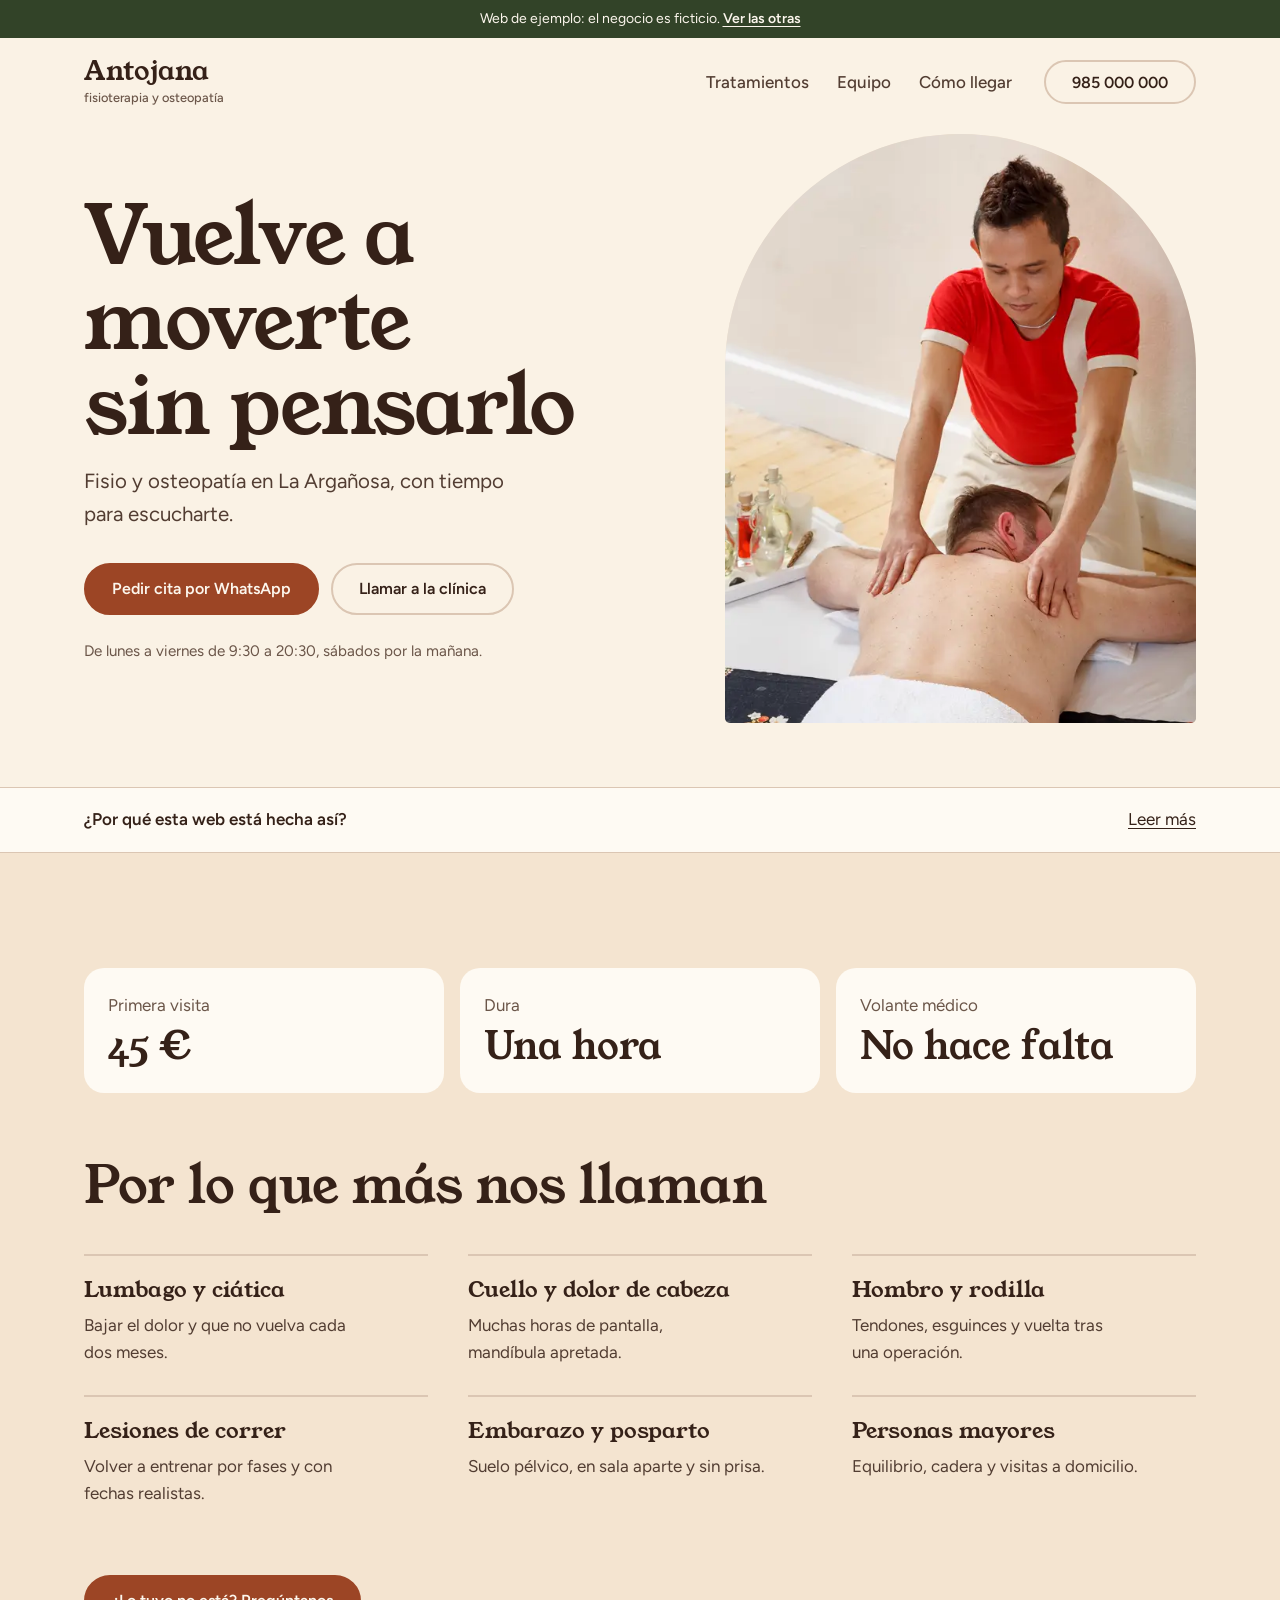
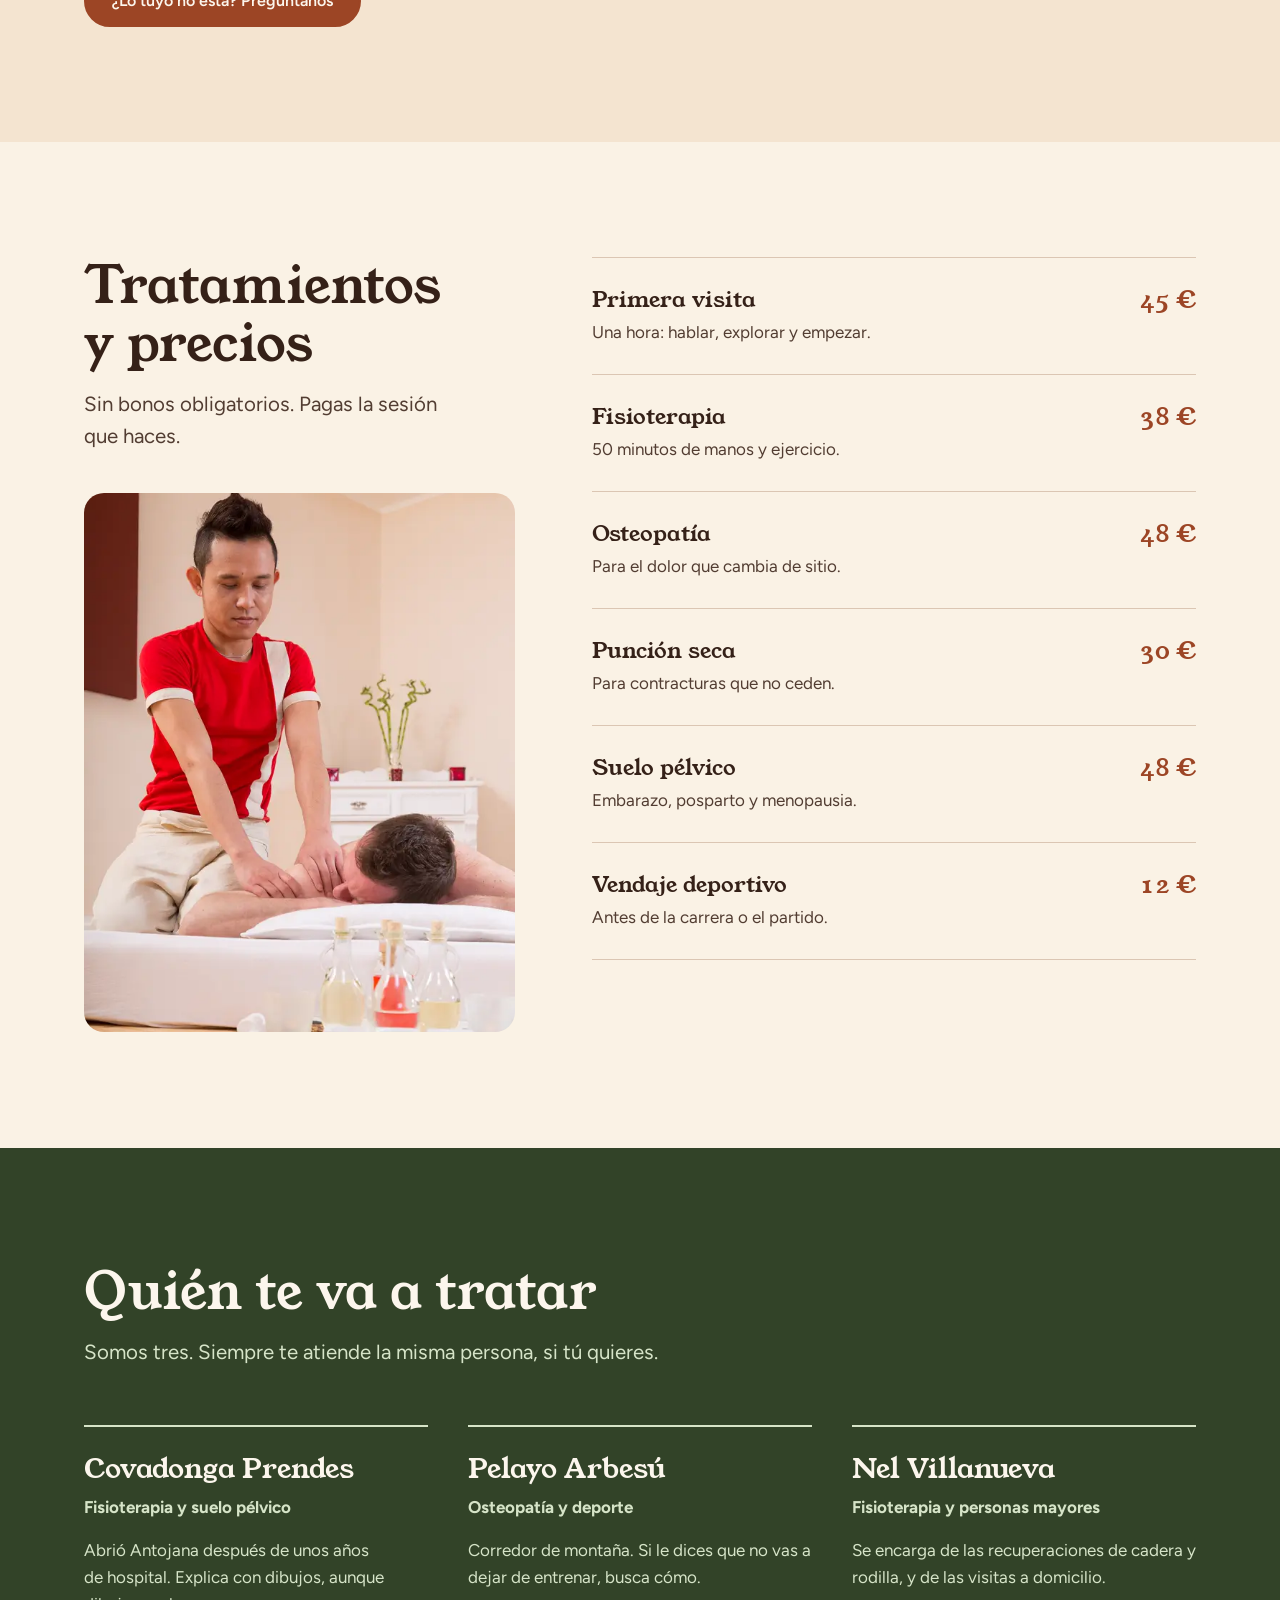
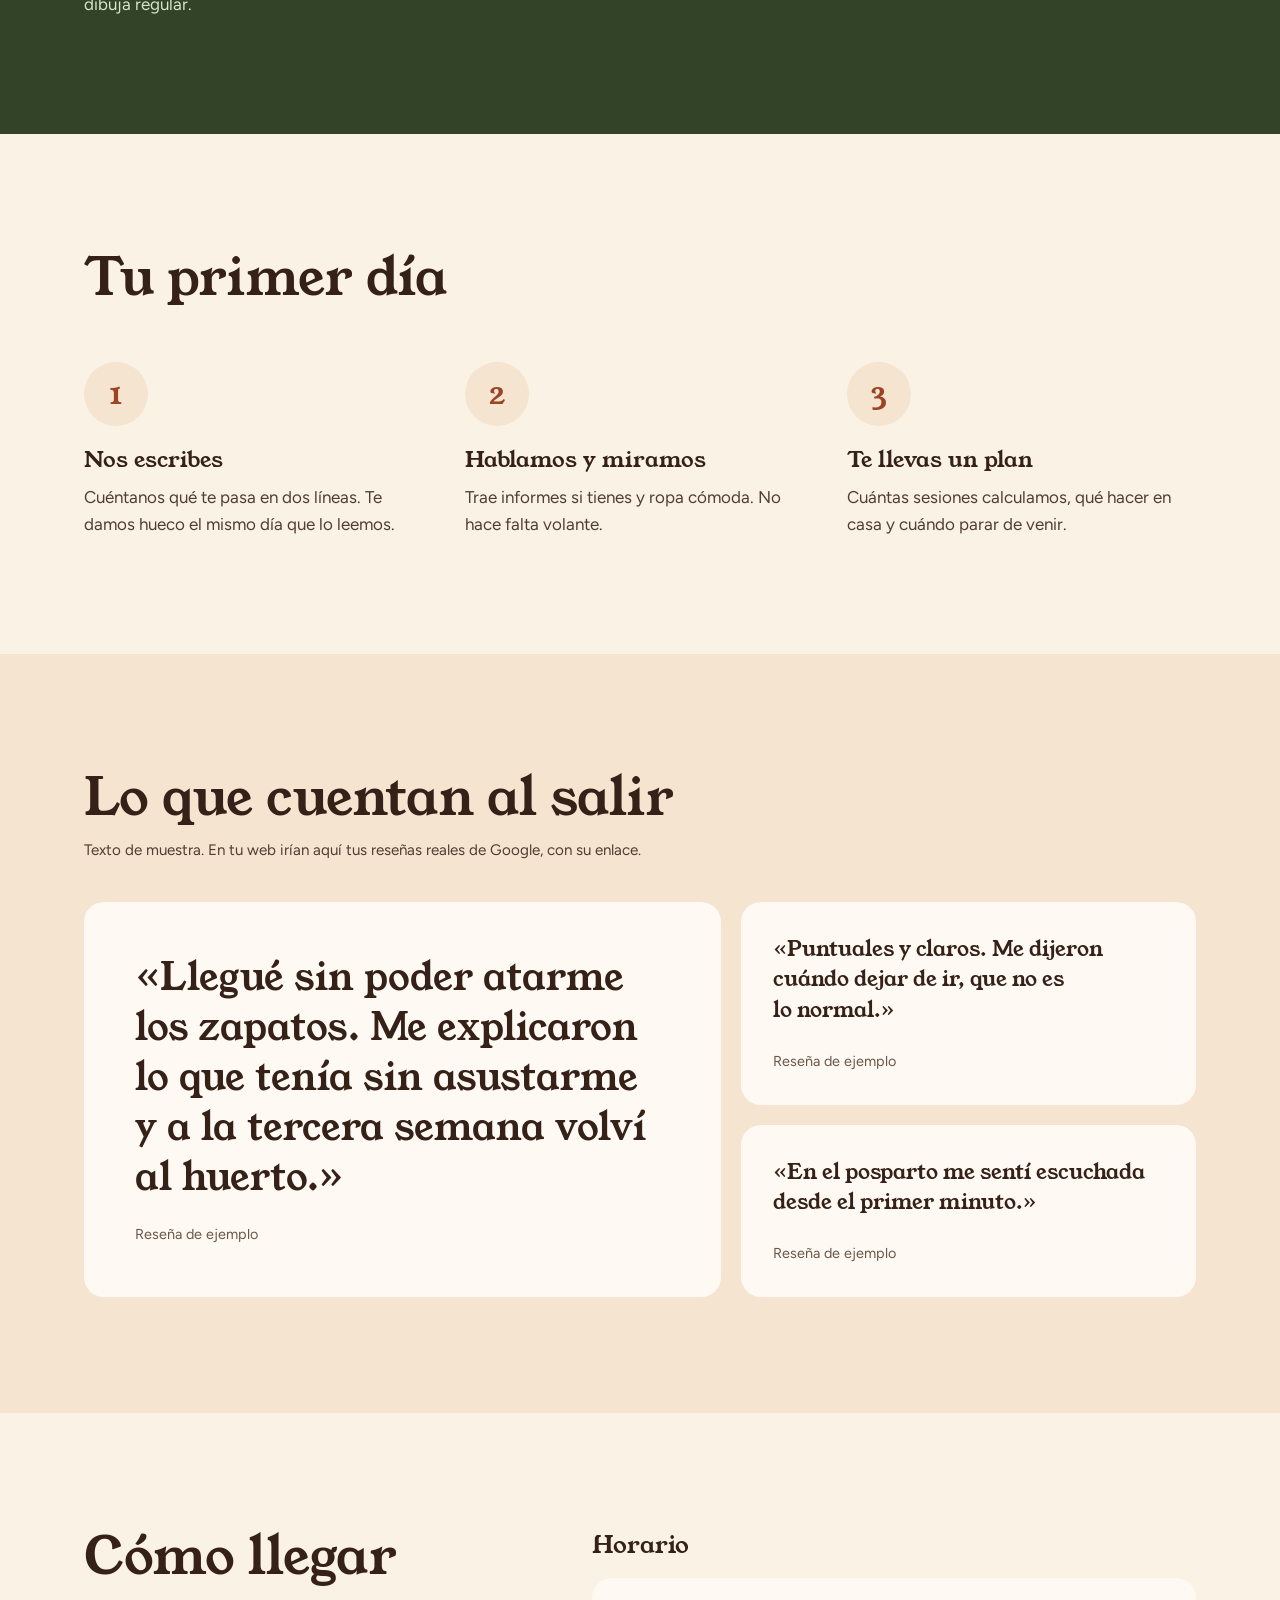
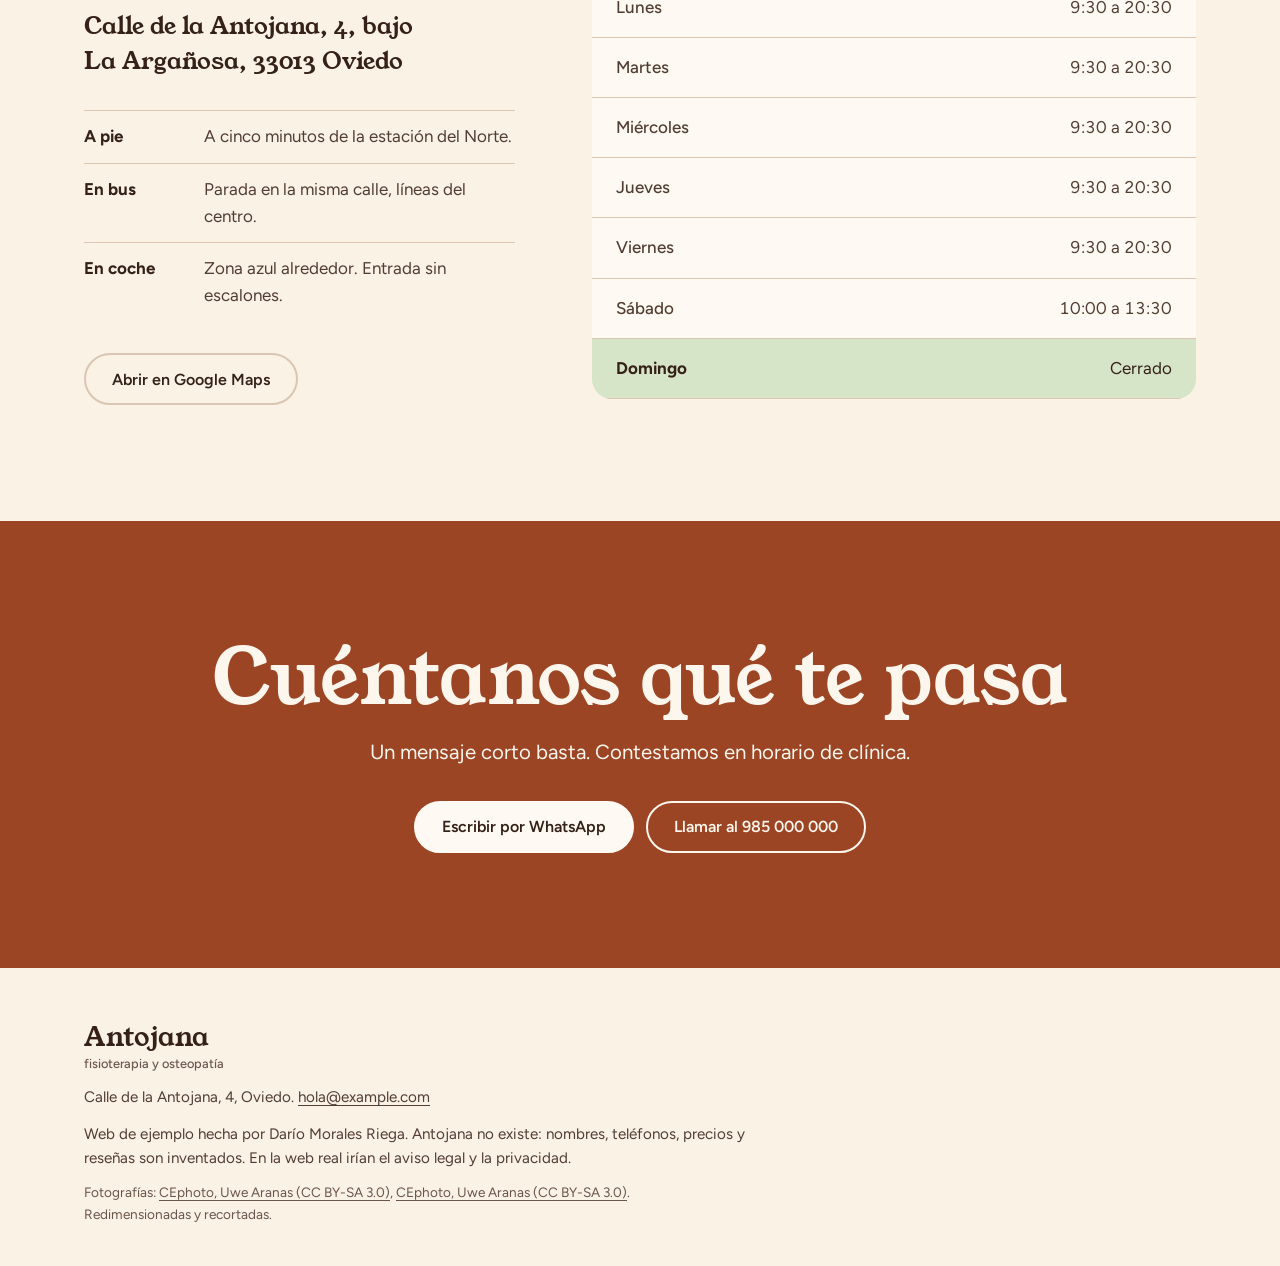
==== commit 707b0502: "Publicar webs de ejemplo" ====
--- a/fisio/index.html
+++ b/fisio/index.html
@@ -27,7 +27,7 @@
 
   <header class="top">
     <div class="wrap top__in">
-      <a class="brand" href="#contenido" aria-label="Antojana, inicio">Antojana<span>fisioterapia y osteopatía</span></a>
+      <a class="brand" translate="no" href="#contenido" aria-label="Antojana, inicio">Antojana<span>fisioterapia y osteopatía</span></a>
       <nav aria-label="Principal">
         <a href="#tratamientos">Tratamientos</a>
         <a href="#equipo">Equipo</a>
@@ -55,10 +55,20 @@
       </div>
     </section>
 
+    <aside class="why" aria-label="Notas para el dueño del negocio">
+      <div class="wrap">
+        <details>
+          <summary><span>¿Por qué esta web está hecha así?</span> <span class="why__more">Leer más</span></summary>
+          <dl><div><dt>Pedir cita, a un toque</dt><dd>Quien tiene dolor quiere cita ya. WhatsApp y teléfono están arriba y, en el móvil, siempre a la vista.</dd></div><div><dt>Precios a la vista</dt><dd>Es lo que más se pregunta antes de reservar. Si no aparece, mucha gente no llama.</dd></div><div><dt>Quién te va a tratar</dt><dd>En fisioterapia se elige a una persona, no un local.</dd></div><div><dt>Cómo llegar y horario</dt><dd>Quien busca «fisio cerca» decide por barrio y por hora. También ayuda a salir en Google.</dd></div></dl>
+        </details>
+      </div>
+    </aside>
+
+
     <section class="zonas" aria-labelledby="zonas-t">
       <div class="wrap">
         <dl class="datos">
-          <div><dt>Primera visita</dt><dd>45 €</dd></div>
+          <div><dt>Primera visita</dt><dd>45&nbsp;€</dd></div>
           <div><dt>Dura</dt><dd>Una hora</dd></div>
           <div><dt>Volante médico</dt><dd>No hace falta</dd></div>
         </dl>
@@ -85,12 +95,12 @@
           </figure>
         </div>
         <ul class="prices">
-          <li><h3>Primera visita</h3><p class="price">45 €</p><p>Una hora: hablar, explorar y empezar.</p></li>
-          <li><h3>Fisioterapia</h3><p class="price">38 €</p><p>50 minutos de manos y ejercicio.</p></li>
-          <li><h3>Osteopatía</h3><p class="price">48 €</p><p>Para el dolor que cambia de sitio.</p></li>
-          <li><h3>Punción seca</h3><p class="price">30 €</p><p>Para contracturas que no ceden.</p></li>
-          <li><h3>Suelo pélvico</h3><p class="price">48 €</p><p>Embarazo, posparto y menopausia.</p></li>
-          <li><h3>Vendaje deportivo</h3><p class="price">12 €</p><p>Antes de la carrera o el partido.</p></li>
+          <li><h3>Primera visita</h3><p class="price">45&nbsp;€</p><p>Una hora: hablar, explorar y empezar.</p></li>
+          <li><h3>Fisioterapia</h3><p class="price">38&nbsp;€</p><p>50 minutos de manos y ejercicio.</p></li>
+          <li><h3>Osteopatía</h3><p class="price">48&nbsp;€</p><p>Para el dolor que cambia de sitio.</p></li>
+          <li><h3>Punción seca</h3><p class="price">30&nbsp;€</p><p>Para contracturas que no ceden.</p></li>
+          <li><h3>Suelo pélvico</h3><p class="price">48&nbsp;€</p><p>Embarazo, posparto y menopausia.</p></li>
+          <li><h3>Vendaje deportivo</h3><p class="price">12&nbsp;€</p><p>Antes de la carrera o el partido.</p></li>
         </ul>
       </div>
     </section>
@@ -171,7 +181,7 @@
 
   <footer class="foot">
     <div class="wrap">
-      <p class="brand">Antojana<span>fisioterapia y osteopatía</span></p>
+      <p class="brand" translate="no">Antojana<span>fisioterapia y osteopatía</span></p>
       <p>Calle de la Antojana, 4, Oviedo. <a href="mailto:hola@example.com">hola@example.com</a></p>
       <p>Web de ejemplo hecha por Darío Morales Riega. Antojana no existe: nombres, teléfonos, precios y reseñas son inventados. En la web real irían el aviso legal y la privacidad.</p>
       <p class="credits" data-credits>Fotografías: <a href="https://commons.wikimedia.org/wiki/File:Ostentrop_Germany_Chanchai-Thaimassage-10.jpg">CEphoto, Uwe Aranas (CC BY-SA 3.0)</a>, <a href="https://commons.wikimedia.org/wiki/File:Ostentrop_Germany_Chanchai-Thaimassage-05.jpg">CEphoto, Uwe Aranas (CC BY-SA 3.0)</a>. Redimensionadas y recortadas.</p>
--- a/fisio/styles.css
+++ b/fisio/styles.css
@@ -151,8 +151,25 @@
   .photo { aspect-ratio: 4 / 3; }
   .bar { display: grid; grid-template-columns: 1fr 1fr; gap: 8px; position: fixed; inset: auto 0 0 0; z-index: 300; padding: 10px 12px calc(10px + env(safe-area-inset-bottom)); background: var(--color-card); border-top: 1px solid var(--color-rule); }
   .foot { padding-bottom: 120px; }
+  html { scroll-padding-bottom: 96px; }
 }
 @media (prefers-reduced-motion: reduce) {
   html { scroll-behavior: auto; }
   .btn { transition: none; }
 }
+
+/* Táctil */
+a, button, summary, label, input, select { touch-action: manipulation; }
+html { -webkit-tap-highlight-color: transparent; }
+
+/* «Leer más» para el dueño del negocio */
+.why { background: var(--color-card); border-block: 1px solid var(--color-rule); color: var(--color-ink-2); }
+.why details { border: 0; margin: 0; }
+.why summary { display: flex; flex-wrap: wrap; justify-content: space-between; align-items: center; gap: 4px 16px; min-height: 64px; padding-block: 12px; cursor: pointer; list-style: none; font-size: 1.0625rem; font-weight: 600; color: var(--color-ink); }
+.why summary::-webkit-details-marker { display: none; }
+.why summary::after { content: none; }
+.why__more { text-decoration: underline; text-underline-offset: 3px; font-weight: 400; }
+.why details[open] .why__more { visibility: hidden; }
+.why dl { display: grid; grid-template-columns: repeat(auto-fit, minmax(14rem, 1fr)); gap: 24px 40px; margin: 0; padding-block: 8px 32px; }
+.why dt { font-weight: 700; color: var(--color-ink); }
+.why dd { margin: 4px 0 0; }
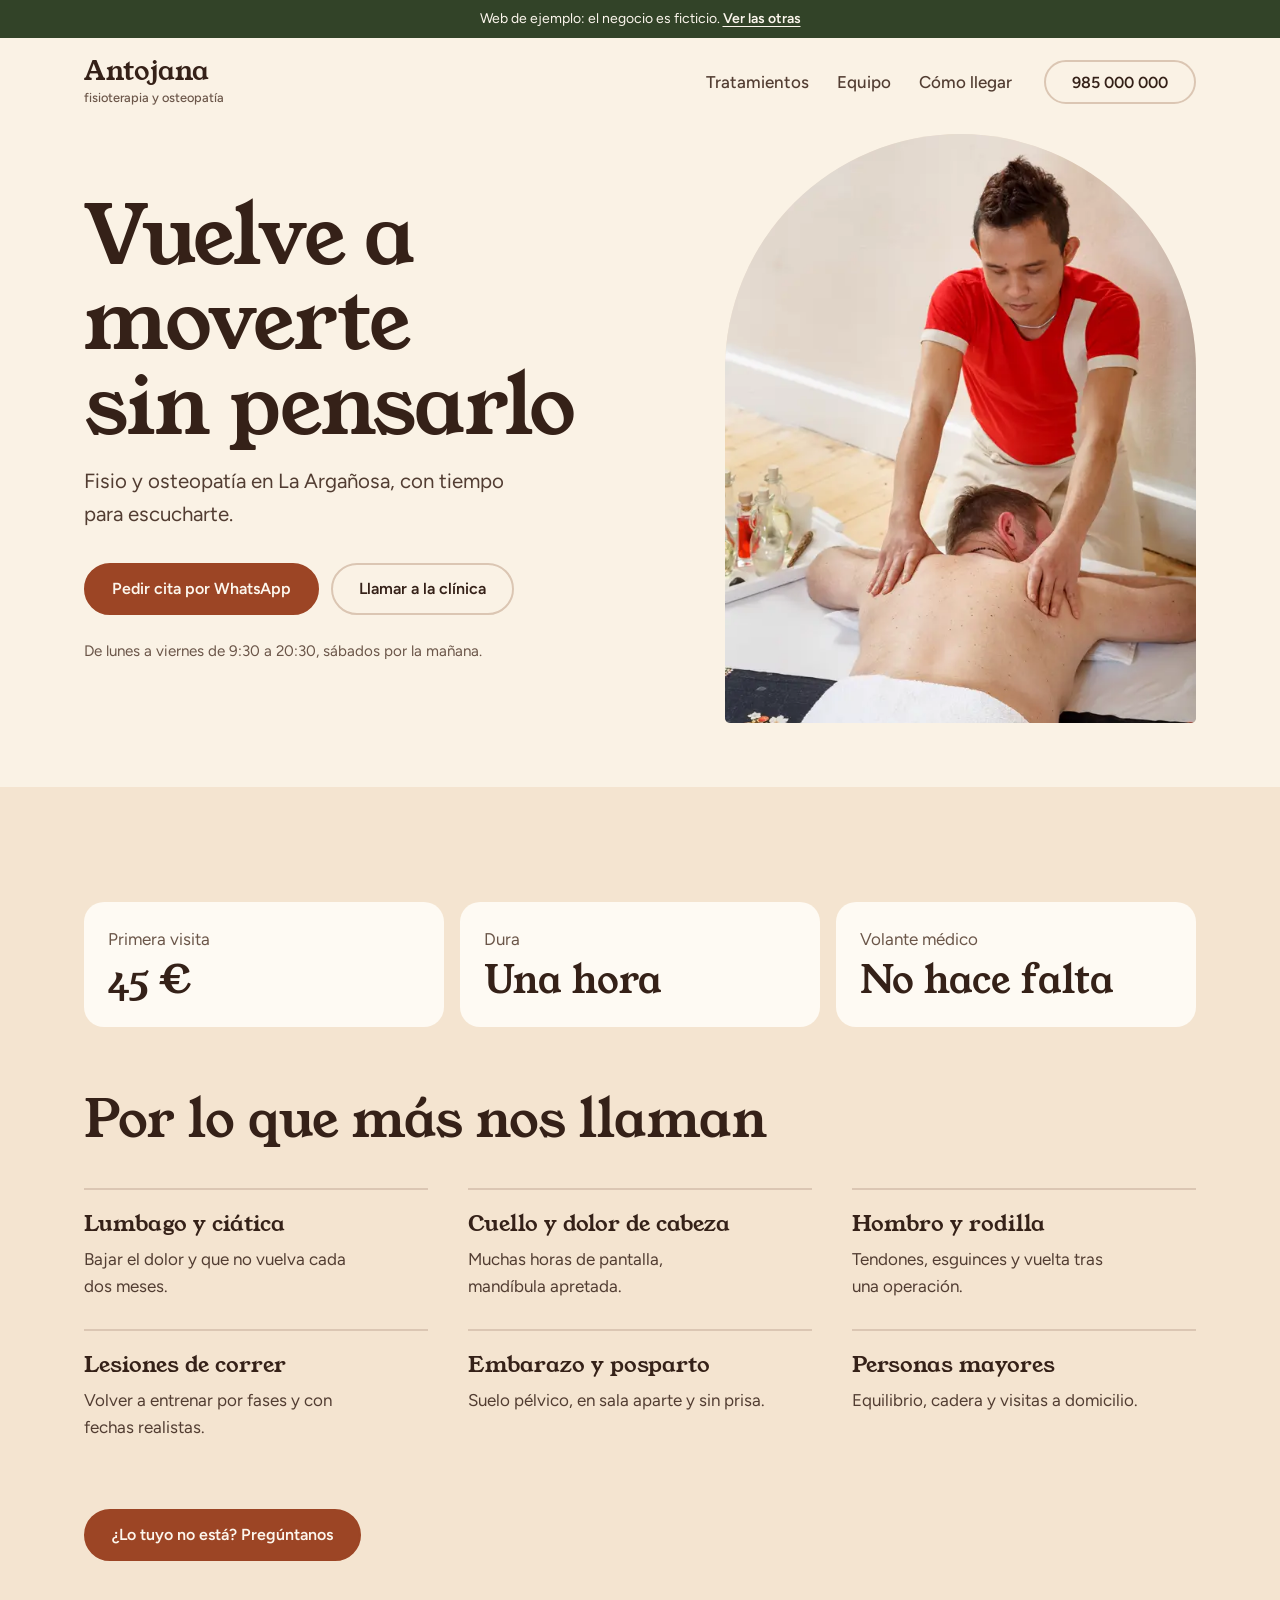
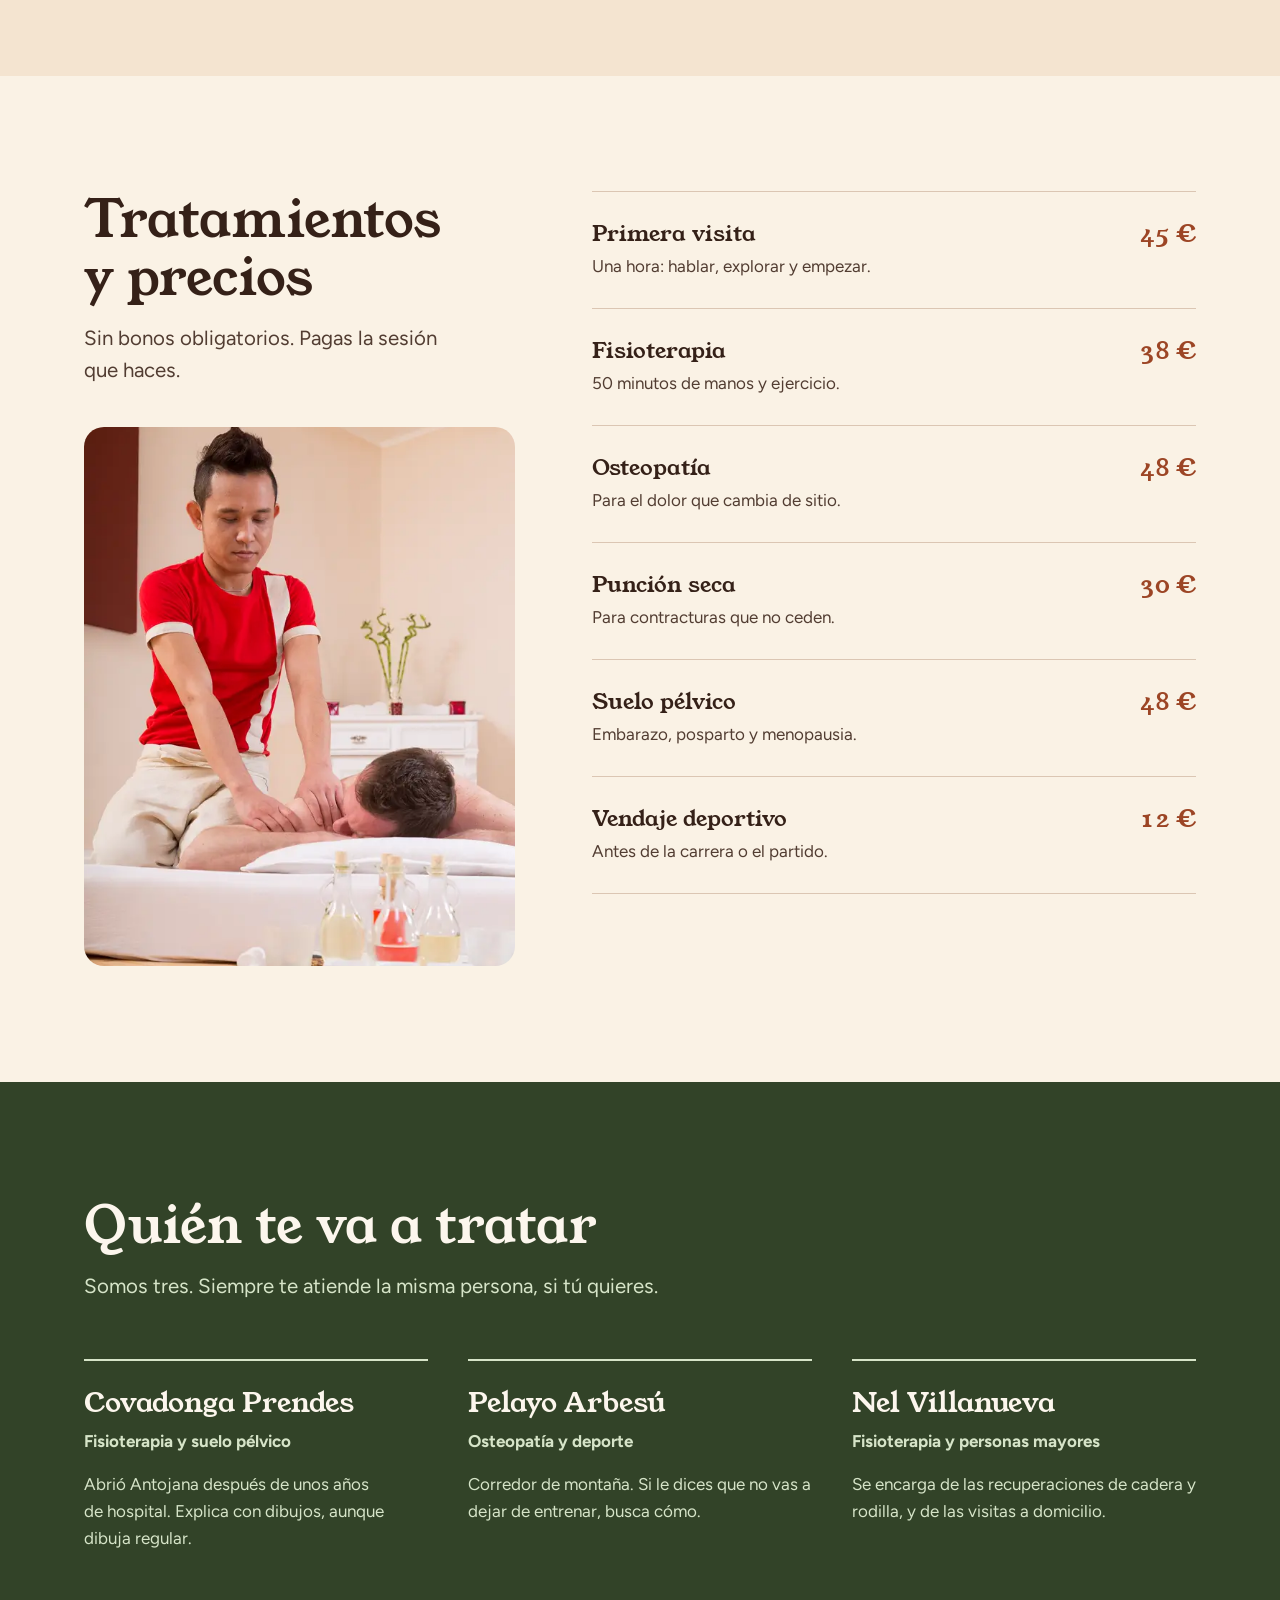
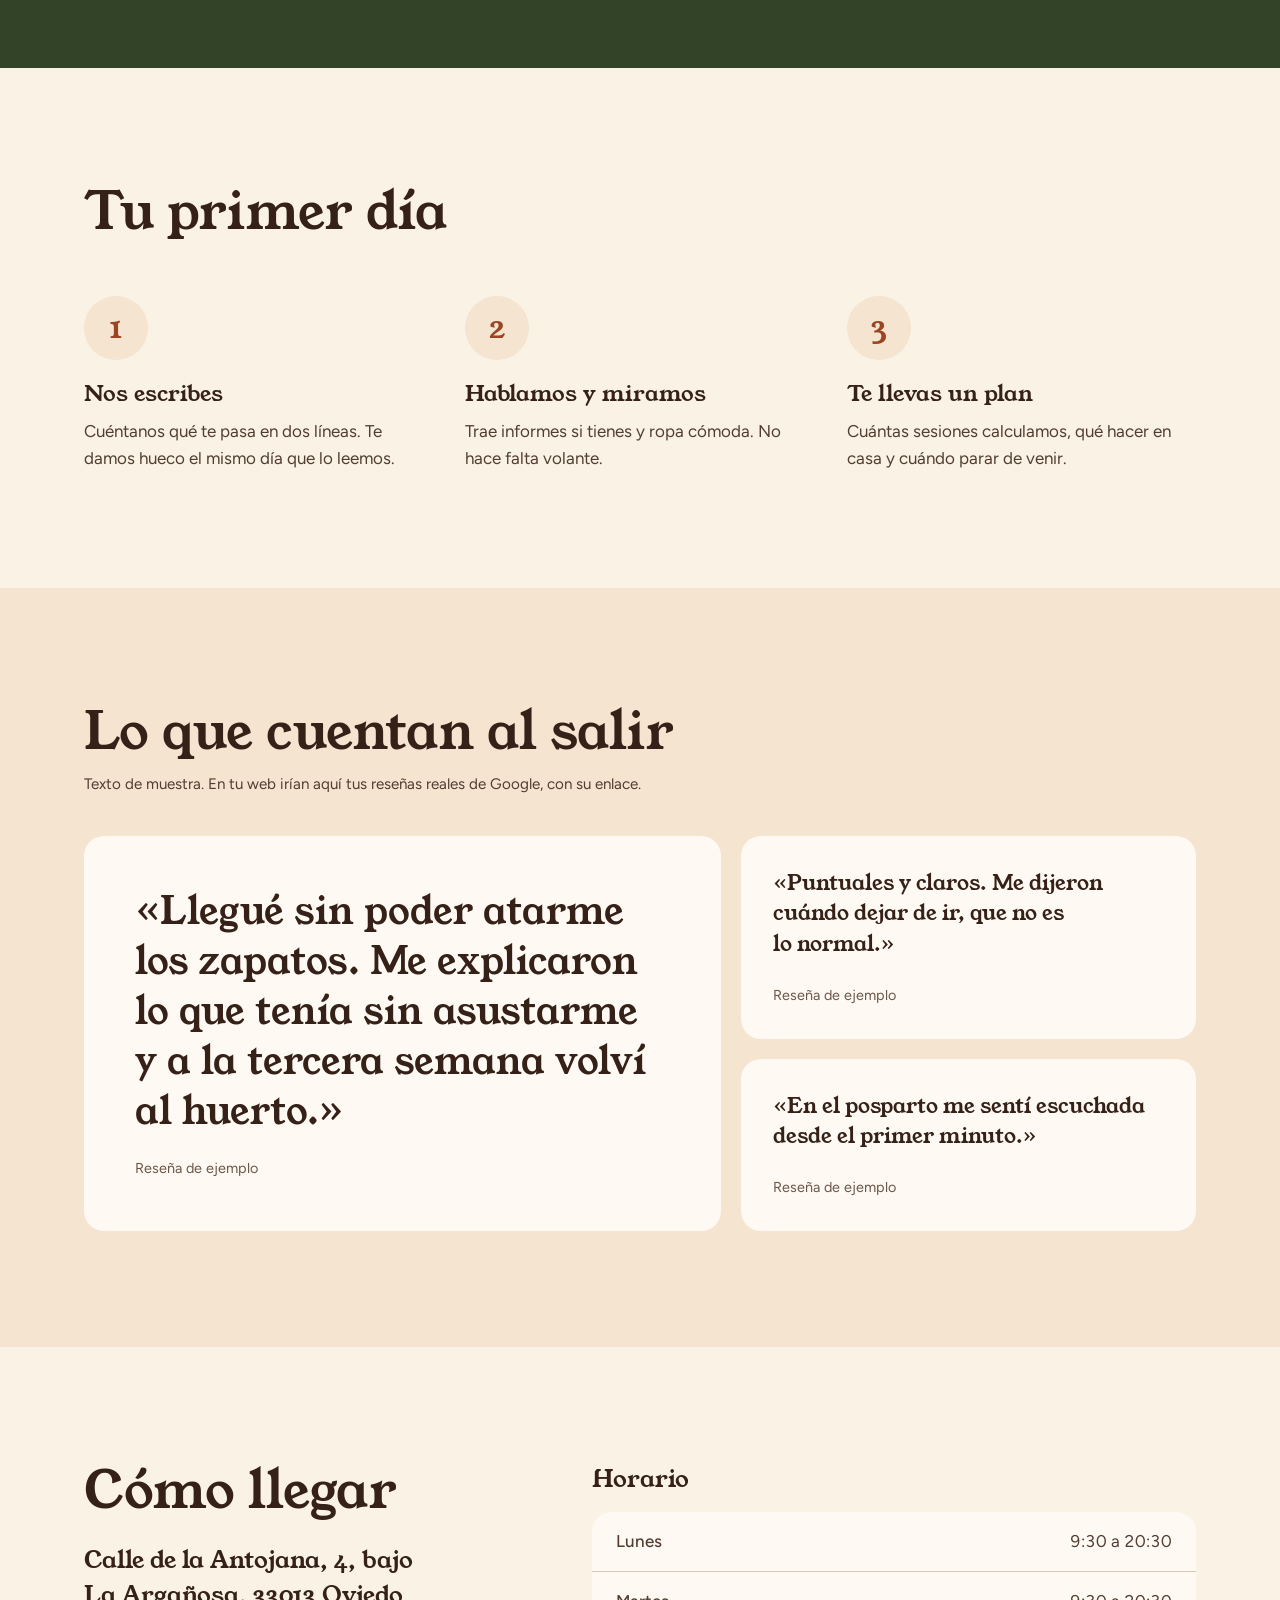
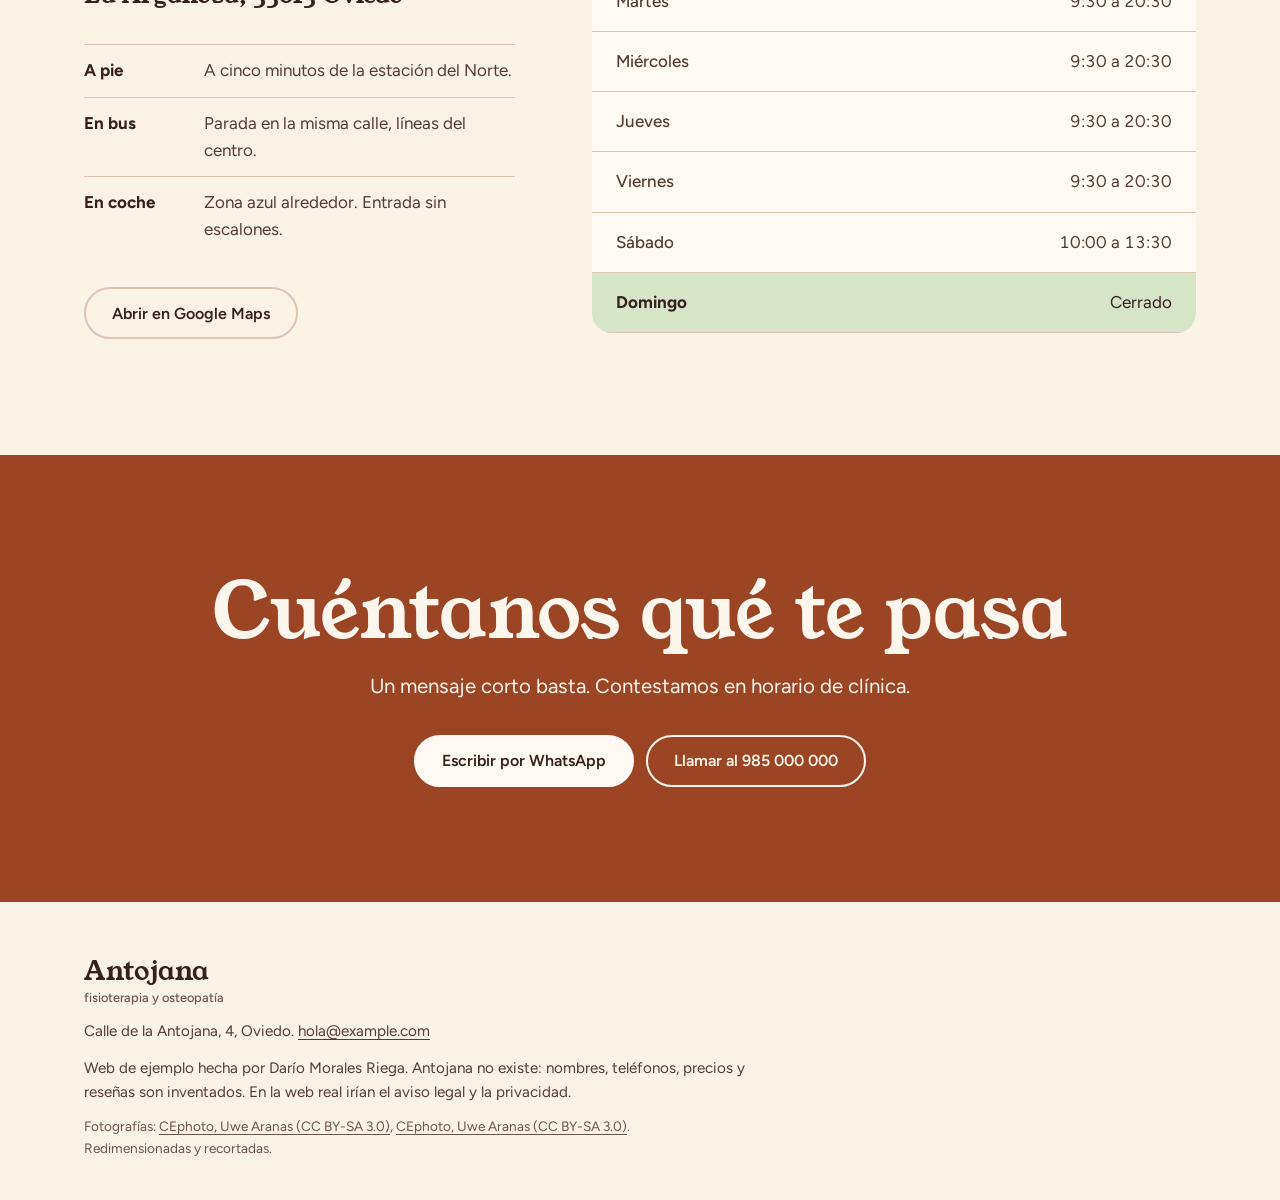
==== commit dd8e1b27: "Publicar webs de ejemplo" ====
--- a/fisio/index.html
+++ b/fisio/index.html
@@ -54,16 +54,6 @@
         </figure>
       </div>
     </section>
-
-    <aside class="why" aria-label="Notas para el dueño del negocio">
-      <div class="wrap">
-        <details>
-          <summary><span>¿Por qué esta web está hecha así?</span> <span class="why__more">Leer más</span></summary>
-          <dl><div><dt>Pedir cita, a un toque</dt><dd>Quien tiene dolor quiere cita ya. WhatsApp y teléfono están arriba y, en el móvil, siempre a la vista.</dd></div><div><dt>Precios a la vista</dt><dd>Es lo que más se pregunta antes de reservar. Si no aparece, mucha gente no llama.</dd></div><div><dt>Quién te va a tratar</dt><dd>En fisioterapia se elige a una persona, no un local.</dd></div><div><dt>Cómo llegar y horario</dt><dd>Quien busca «fisio cerca» decide por barrio y por hora. También ayuda a salir en Google.</dd></div></dl>
-        </details>
-      </div>
-    </aside>
-
 
     <section class="zonas" aria-labelledby="zonas-t">
       <div class="wrap">
--- a/fisio/styles.css
+++ b/fisio/styles.css
@@ -161,15 +161,3 @@
 /* Táctil */
 a, button, summary, label, input, select { touch-action: manipulation; }
 html { -webkit-tap-highlight-color: transparent; }
-
-/* «Leer más» para el dueño del negocio */
-.why { background: var(--color-card); border-block: 1px solid var(--color-rule); color: var(--color-ink-2); }
-.why details { border: 0; margin: 0; }
-.why summary { display: flex; flex-wrap: wrap; justify-content: space-between; align-items: center; gap: 4px 16px; min-height: 64px; padding-block: 12px; cursor: pointer; list-style: none; font-size: 1.0625rem; font-weight: 600; color: var(--color-ink); }
-.why summary::-webkit-details-marker { display: none; }
-.why summary::after { content: none; }
-.why__more { text-decoration: underline; text-underline-offset: 3px; font-weight: 400; }
-.why details[open] .why__more { visibility: hidden; }
-.why dl { display: grid; grid-template-columns: repeat(auto-fit, minmax(14rem, 1fr)); gap: 24px 40px; margin: 0; padding-block: 8px 32px; }
-.why dt { font-weight: 700; color: var(--color-ink); }
-.why dd { margin: 4px 0 0; }
